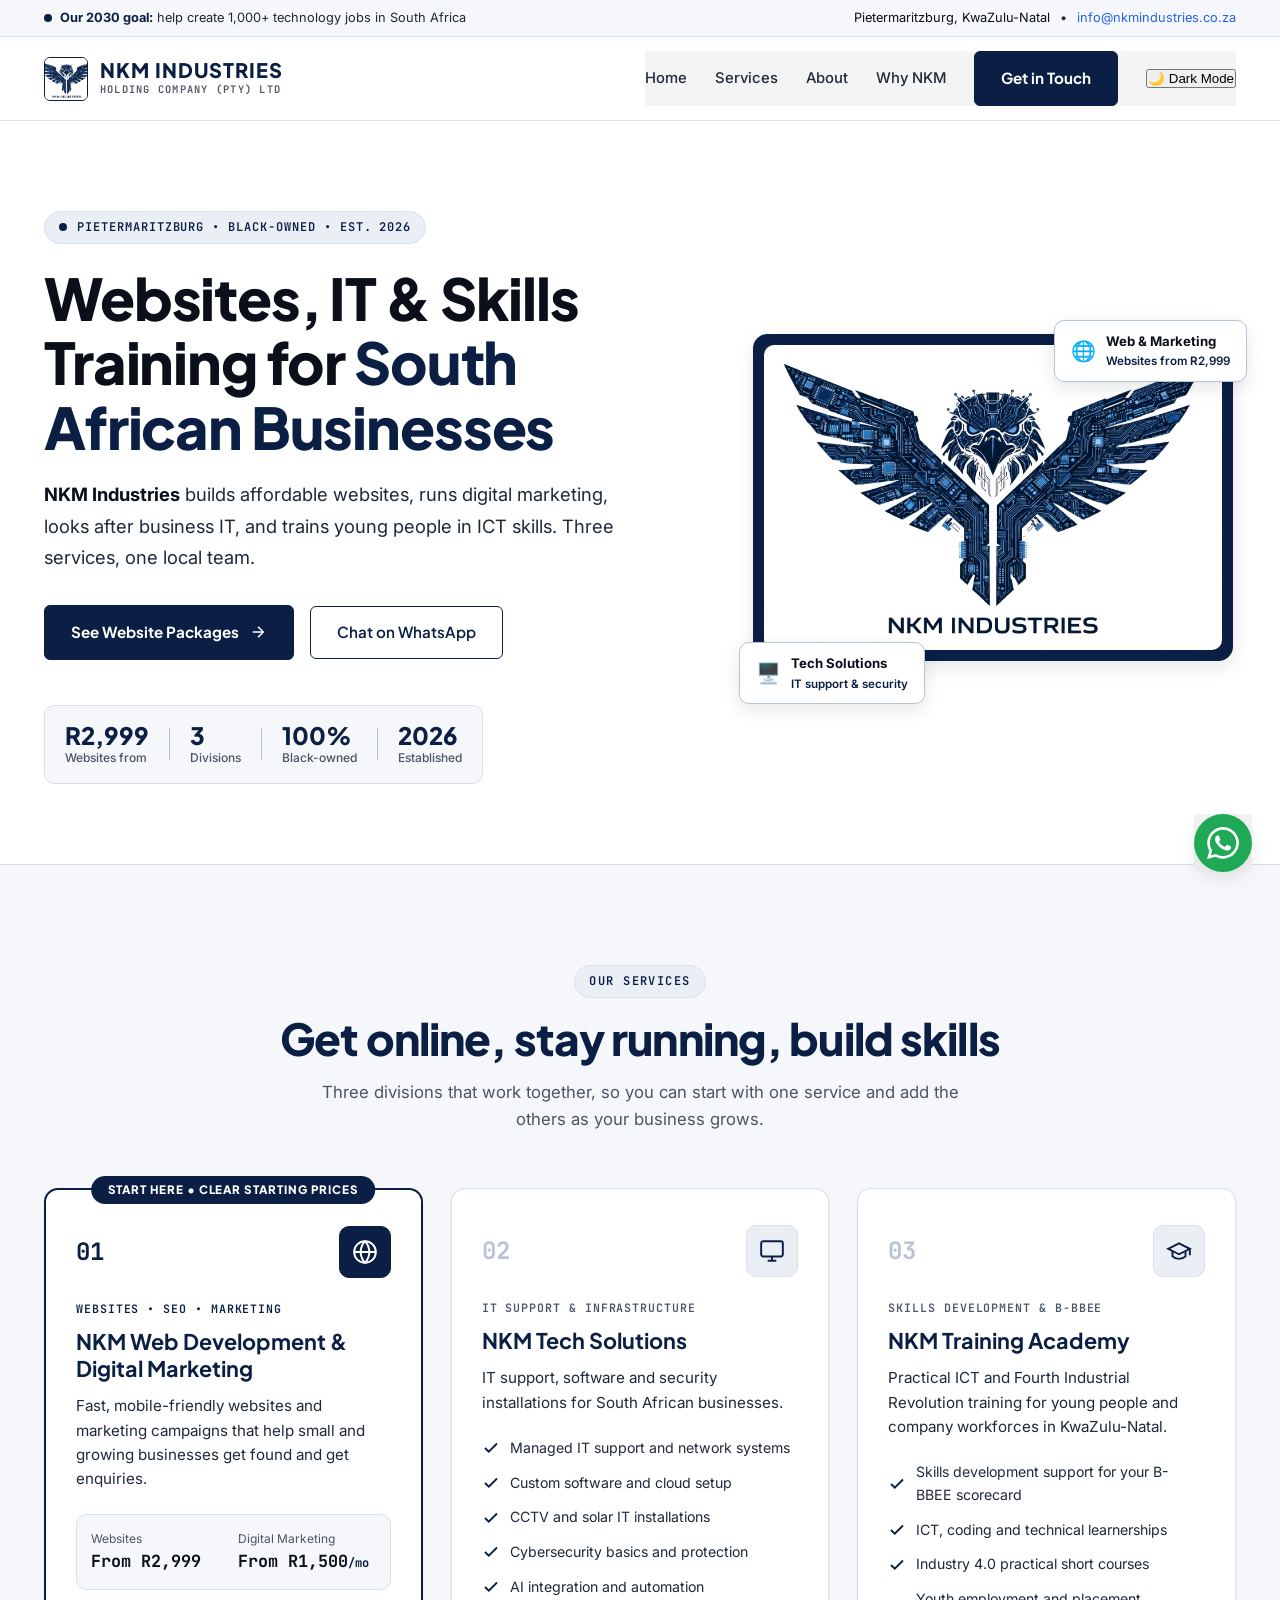
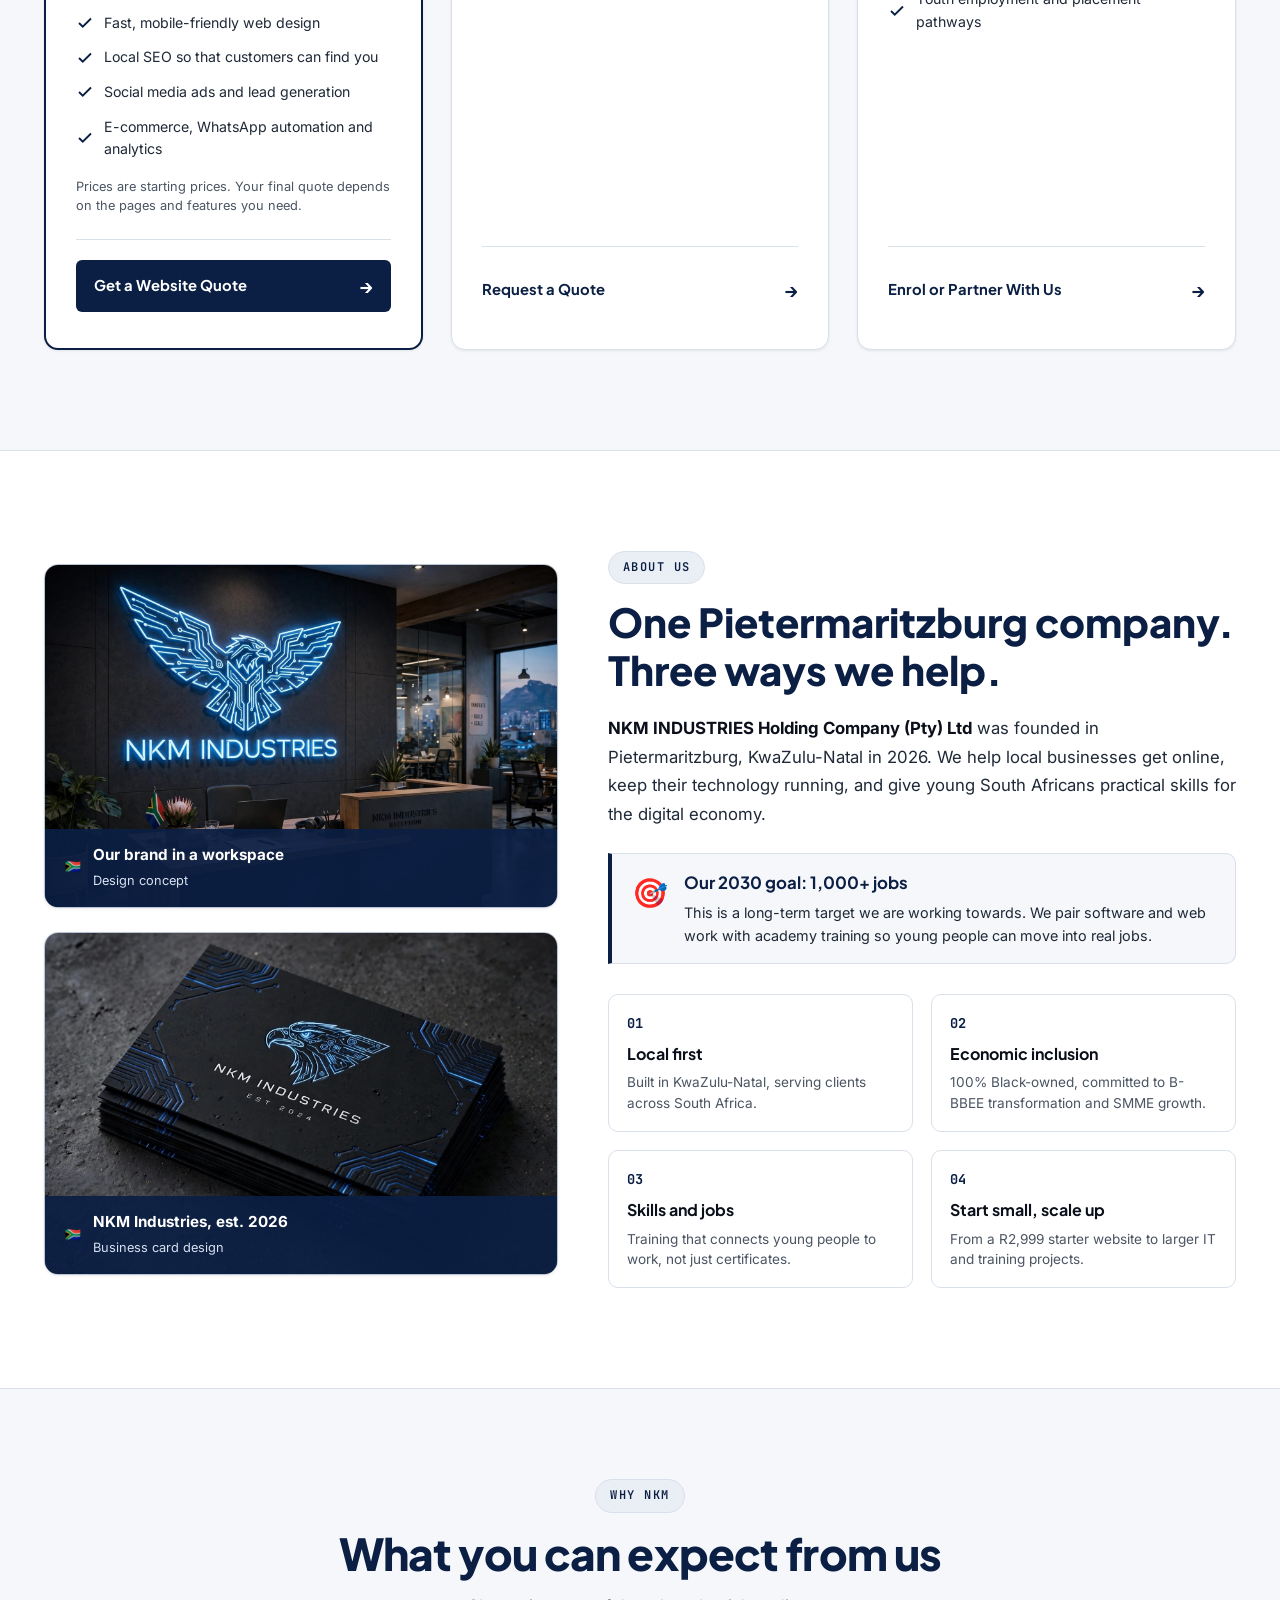
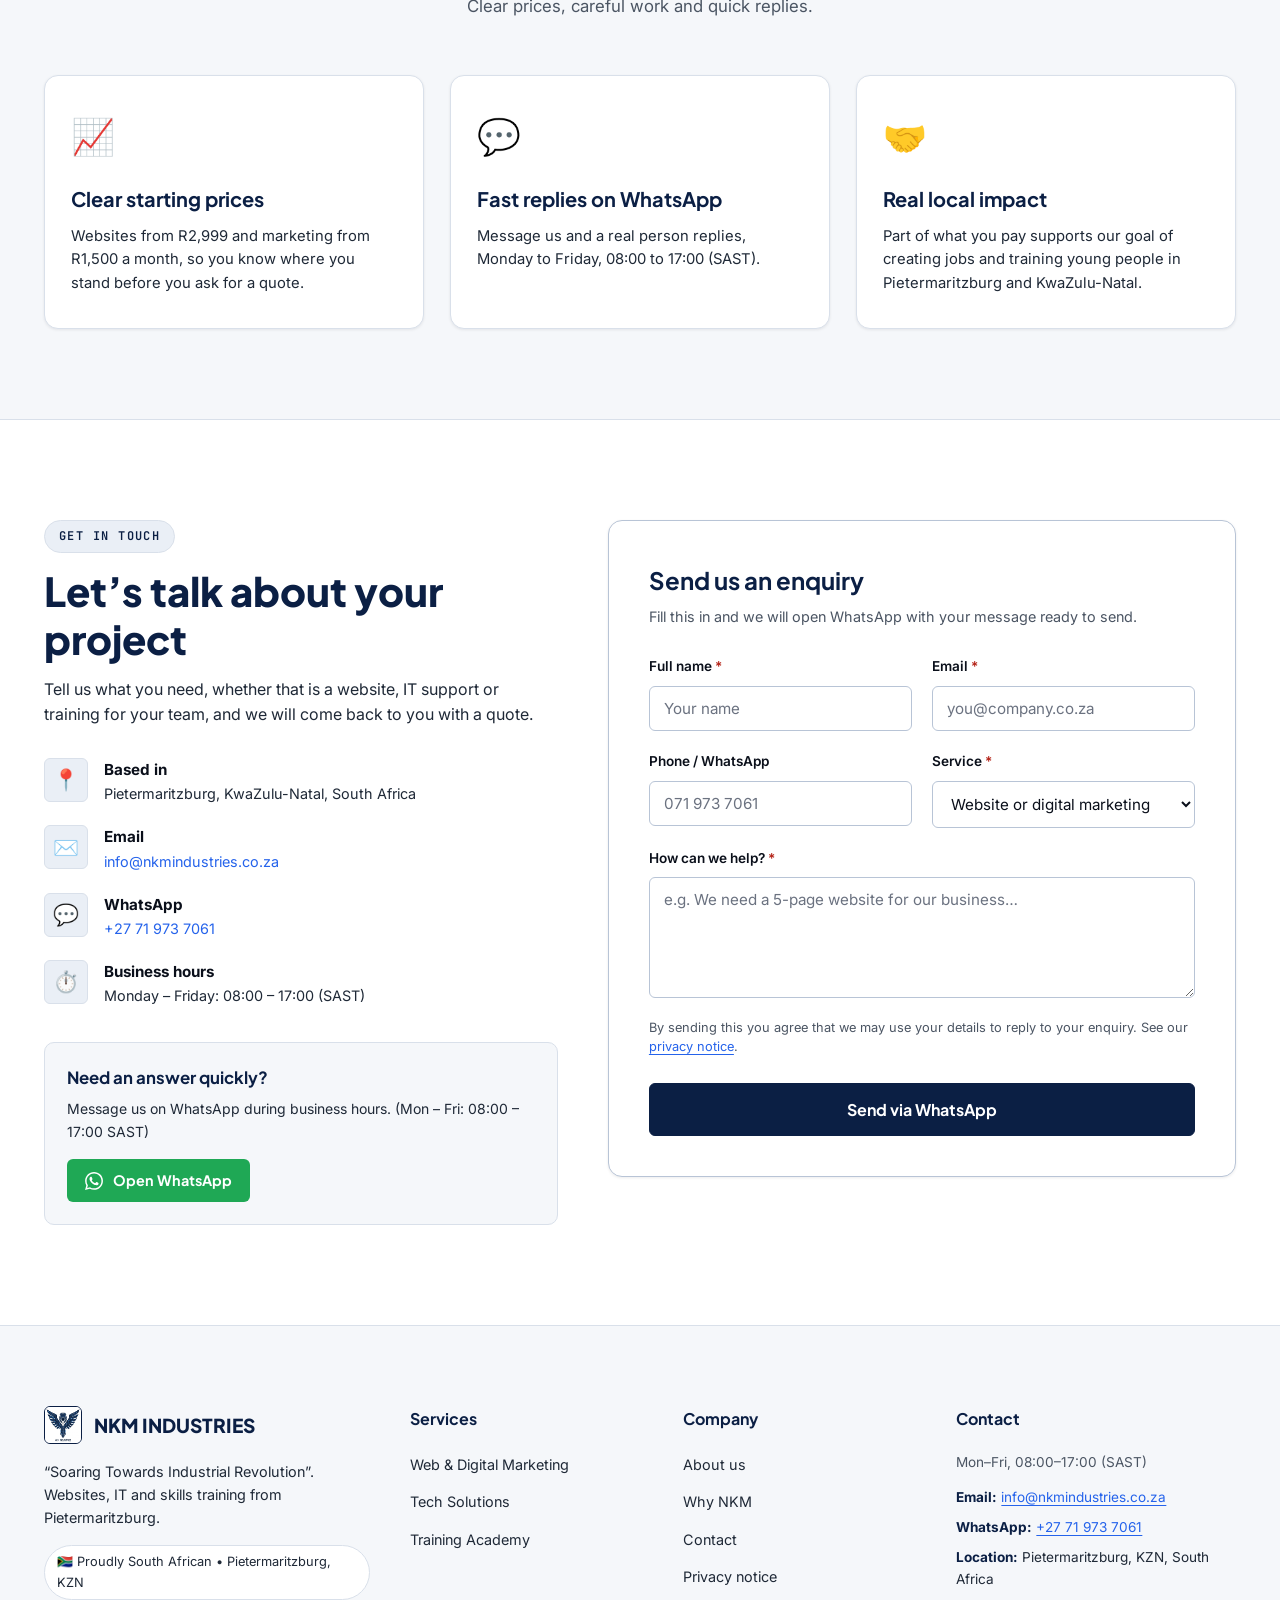
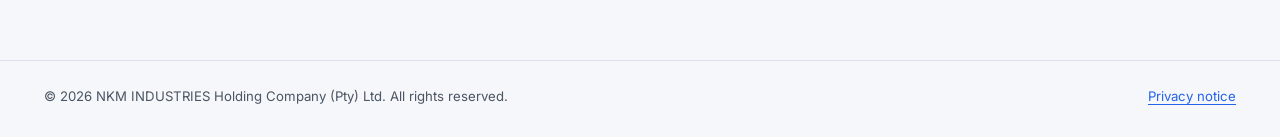
==== index.html @ f23da69c "Add files via upload" ====
<!DOCTYPE html>
<html lang="en">

<head>
    <meta charset="UTF-8">
    <meta name="viewport" content="width=device-width, initial-scale=1.0">
    <title>NKM INDUSTRIES | Soaring Towards Industrial Revolution</title>

    <!-- Meta tags for SEO & Social Sharing -->
    <meta name="description"
        content="NKM Industries is a Durban-based, Black-owned company offering websites from R2,999, digital marketing, IT support and ICT skills training for South African businesses.">
    <meta name="keywords"
        content="NKM Industries, website design Durban, digital marketing Durban, IT support KZN, ICT training KwaZulu-Natal, B-BBEE skills development">
    <meta name="author" content="NKM INDUSTRIES Holding Company (Pty) Ltd">
    <meta name="theme-color" content="#070c18">
    <meta property="og:title" content="NKM INDUSTRIES | Soaring Towards Industrial Revolution">
    <meta property="og:description"
        content="Websites from R2,999, digital marketing from R1,500/month, IT support and ICT skills training. Based in Durban, KwaZulu-Natal.">
    <meta property="og:type" content="website">
    <meta property="og:locale" content="en_ZA">
    <meta property="og:url" content="https://kwazi-24.github.io/nkm-industries/">
    <meta property="og:image" content="https://kwazi-24.github.io/nkm-industries/logo-eagle.jpg">
    <meta name="twitter:card" content="summary_large_image">

    <!-- Structured data (helps Google show the right business details) -->
    <script type="application/ld+json">
    {
    "@context": "https://schema.org",
    "@type": "Organization",
    "name": "NKM INDUSTRIES Holding Company (Pty) Ltd",
    "url": "https://kwazi-24.github.io/nkm-industries/",
    "logo": "https://kwazi-24.github.io/nkm-industries/logo-eagle.jpg",
    "email": "info@nkmindustries.co.za",
    "telephone": "+27719737061",
    "foundingDate": "2026",
    "areaServed": "ZA",
    "address": {
        "@type": "PostalAddress",
        "addressLocality": "Pietermaritzburg",
        "addressRegion": "KwaZulu-Natal",
        "addressCountry": "ZA"
    }
    }
    </script>

    <!-- Google Fonts -->
    <link rel="preconnect" href="https://fonts.googleapis.com">
    <link rel="preconnect" href="https://fonts.gstatic.com" crossorigin>
    <link
        href="https://fonts.googleapis.com/css2?family=Inter:wght@300;400;500;600;700&family=Plus+Jakarta+Sans:wght@400;500;600;700;800&family=JetBrains+Mono:wght@400;600&display=swap"
        rel="stylesheet">

    <!-- Main Stylesheet -->
    <link rel="stylesheet" href="style.css">

    <!-- Favicon -->
    <link rel="icon" type="image/jpeg" href="logo-eagle.jpg">
</head>

<body>
    <a class="skip-link" href="#main">Skip to main content</a>

    <!-- Top Utility Announcement Bar -->
    <div class="top-bar">
        <div class="top-bar-container">
            <div class="top-bar-left">
                <span class="pulse-dot"></span>
                <span><strong>Our 2030 goal:</strong> help create 1,000+ technology jobs in South Africa</span>
            </div>
            <div class="top-bar-right">
                <span class="location-badge">Pietermaritzburg, KwaZulu-Natal</span>
                <span class="sep">•</span>
                <a href="mailto:info@nkmindustries.co.za" class="top-email">info@nkmindustries.co.za</a>
            </div>
        </div>
    </div>

    <!-- Main Navigation Header -->
    <header class="navbar" id="navbar">
        <div class="nav-container">
            <a href="#home" class="logo" aria-label="NKM Industries Home">
                <div class="logo-mark">
                    <img src="logo-eagle.jpg" alt="NKM Industries eagle logo" class="nav-logo-img" width="44"
                        height="44">
                </div>
                <div class="logo-text-group">
                    <span class="logo-main">NKM INDUSTRIES</span>
                    <span class="logo-sub">HOLDING COMPANY (PTY) LTD</span>
                </div>
            </a>

            <!-- Desktop Navigation -->
            <nav class="nav-links" id="navLinks" aria-label="Main">
                <a href="#home" class="nav-link active">Home</a>
                <a href="#divisions" class="nav-link">Services</a>
                <a href="#about" class="nav-link">About</a>
                <a href="#why-us" class="nav-link">Why NKM</a>
                <a href="#contact" class="nav-btn-link">
                    <span class="btn-primary btn-nav">Get in Touch</span>
                </a>
                <button id="theme-toggle" type="button" aria-pressed="false">
                    🌙 Dark Mode
                </button>

            </nav>

            <!-- Mobile Hamburger Toggle -->
            <button class="menu-toggle" id="menuToggle" aria-label="Toggle navigation menu" aria-expanded="false"
                aria-controls="mobileDrawer">
                <span class="hamburger-line"></span>
                <span class="hamburger-line"></span>
                <span class="hamburger-line"></span>
            </button>
        </div>

        <!-- Mobile Drawer Menu -->
        <div class="mobile-drawer" id="mobileDrawer">
            <a href="#home" class="mobile-link">Home</a>
            <a href="#divisions" class="mobile-link">Services</a>
            <a href="#about" class="mobile-link">About</a>
            <a href="#why-us" class="mobile-link">Why NKM</a>
            <a href="#contact" class="mobile-link mobile-btn-link">Get in Touch</a>
            <div class="mobile-drawer-footer">
                <p>Pietermaritzburg, KZN • South Africa</p>
                <a href="https://wa.me/27719737061" target="_blank" rel="noopener noreferrer"
                    class="mobile-wa-btn">Chat on WhatsApp</a>
            </div>
        </div>
    </header>

    <main id="main">

        <!-- Hero Section -->
        <section class="hero" id="home">
            <div class="hero-glow-bg"></div>
            <div class="hero-grid-pattern"></div>

            <div class="hero-container">
                <div class="hero-content">
                    <div class="hero-pill">
                        <span class="pill-glow"></span>
                        <span class="pill-text">PIETERMARITZBURG • BLACK-OWNED • EST. 2026</span>
                    </div>
                    <h1 class="hero-title">
                        Websites, IT &amp; Skills Training for
                        <span class="gradient-text">South African Businesses</span>
                    </h1>
                    <p class="hero-description">
                        <strong>NKM Industries</strong> builds affordable websites, runs digital marketing, looks after
                        business IT, and trains young people in ICT skills. Three services, one local team.
                    </p>
                    <div class="hero-actions">
                        <a href="#divisions" class="btn-primary btn-glow">
                            <span>See Website Packages</span>
                            <svg class="btn-icon" viewBox="0 0 24 24" fill="none" stroke="currentColor"
                                stroke-width="2" aria-hidden="true">
                                <line x1="5" y1="12" x2="19" y2="12"></line>
                                <polyline points="12 5 19 12 12 19"></polyline>
                            </svg>
                        </a>
                        <a href="https://wa.me/27719737061?text=Hello%20NKM%20INDUSTRIES,%20I%20would%20like%20to%20inquire%20about%20your%20services."
                            target="_blank" rel="noopener noreferrer" class="btn-outline">
                            <span>Chat on WhatsApp</span>
                        </a>
                    </div>

                    <!-- Key facts bar -->
                    <div class="hero-metrics">
                        <div class="metric-item">
                            <span class="metric-val">R2,999</span>
                            <span class="metric-lbl">Websites from</span>
                        </div>
                        <div class="metric-divider"></div>
                        <div class="metric-item">
                            <span class="metric-val">3</span>
                            <span class="metric-lbl">Divisions</span>
                        </div>
                        <div class="metric-divider"></div>
                        <div class="metric-item">
                            <span class="metric-val">100%</span>
                            <span class="metric-lbl">Black-owned</span>
                        </div>
                        <div class="metric-divider"></div>
                        <div class="metric-item">
                            <span class="metric-val">2026</span>
                            <span class="metric-lbl">Established</span>
                        </div>
                    </div>
                </div>

                <!-- Hero Emblem Showcase -->
                <div class="hero-visual">
                    <div class="visual-card">
                        <div class="visual-glow"></div>
                        <img src="logo-eagle.jpg" alt="NKM Industries circuit-board eagle logo" class="hero-eagle-img"
                            width="1599" height="1066">
                        <div class="floating-badge badge-top">
                            <span class="badge-icon" aria-hidden="true">🌐</span>
                            <div>
                                <strong>Web &amp; Marketing</strong>
                                <small>Websites from R2,999</small>
                            </div>
                        </div>
                        <div class="floating-badge badge-bottom">
                            <span class="badge-icon" aria-hidden="true">🖥️</span>
                            <div>
                                <strong>Tech Solutions</strong>
                                <small>IT support &amp; security</small>
                            </div>
                        </div>
                    </div>
                </div>
            </div>
        </section>

        <!-- Divisions Section -->
        <section class="divisions-section" id="divisions">
            <div class="section-container">
                <div class="section-header text-center">
                    <div class="section-badge">OUR SERVICES</div>
                    <h2 class="section-title">Get online, stay running, build skills</h2>
                    <p class="section-subtitle">
                        Three divisions that work together, so you can start with one service and add the others as
                        your business grows.
                    </p>
                </div>

                <div class="division-cards-grid">

                    <!-- Division 01: Web (featured, leads with the clearest offer) -->
                    <div class="division-card featured-card" data-division="NKM Web Development & Digital Marketing">
                        <div class="featured-ribbon">START HERE • CLEAR STARTING PRICES</div>
                        <div class="card-glass-header">
                            <span class="div-number">01</span>
                            <div class="card-icon-box featured-icon">
                                <svg viewBox="0 0 24 24" fill="none" stroke="currentColor" stroke-width="1.8"
                                    aria-hidden="true">
                                    <circle cx="12" cy="12" r="10"></circle>
                                    <line x1="2" y1="12" x2="22" y2="12"></line>
                                    <path
                                        d="M12 2a15.3 15.3 0 0 1 4 10 15.3 15.3 0 0 1-4 10 15.3 15.3 0 0 1-4-10 15.3 15.3 0 0 1 4-10z">
                                    </path>
                                </svg>
                            </div>
                        </div>

                        <div class="card-body">
                            <div class="division-tag highlight-tag">WEBSITES • SEO • MARKETING</div>
                            <h3 class="division-name">NKM Web Development &amp; Digital Marketing</h3>
                            <p class="division-desc">
                                Fast, mobile-friendly websites and marketing campaigns that help small and growing
                                businesses get found and get enquiries.
                            </p>

                            <!-- Pricing highlight box -->
                            <div class="pricing-pill-container">
                                <div class="price-box">
                                    <span class="price-label">Websites</span>
                                    <span class="price-amount">From R2,999</span>
                                </div>
                                <div class="price-box">
                                    <span class="price-label">Digital Marketing</span>
                                    <span class="price-amount">From R1,500<small>/mo</small></span>
                                </div>
                            </div>

                            <div class="division-features">
                                <div class="feature-item">
                                    <svg class="check-icon" viewBox="0 0 24 24" aria-hidden="true">
                                        <polyline points="20 6 9 17 4 12"></polyline>
                                    </svg>
                                    <span>Fast, mobile-friendly web design</span>
                                </div>
                                <div class="feature-item">
                                    <svg class="check-icon" viewBox="0 0 24 24" aria-hidden="true">
                                        <polyline points="20 6 9 17 4 12"></polyline>
                                    </svg>
                                    <span>Local SEO so that customers can find you</span>
                                </div>
                                <div class="feature-item">
                                    <svg class="check-icon" viewBox="0 0 24 24" aria-hidden="true">
                                        <polyline points="20 6 9 17 4 12"></polyline>
                                    </svg>
                                    <span>Social media ads and lead generation</span>
                                </div>
                                <div class="feature-item">
                                    <svg class="check-icon" viewBox="0 0 24 24" aria-hidden="true">
                                        <polyline points="20 6 9 17 4 12"></polyline>
                                    </svg>
                                    <span>E-commerce, WhatsApp automation and analytics</span>
                                </div>
                            </div>
                            <p class="price-note">Prices are starting prices. Your final quote depends on the pages and
                                features you need.</p>
                        </div>

                        <div class="card-footer">
                            <a href="#contact" class="card-action-btn featured-btn"
                                onclick="selectDivision('NKM Web Development & Digital Marketing')">
                                <span>Get a Website Quote</span>
                                <span class="arrow-arrow" aria-hidden="true">→</span>
                            </a>
                        </div>
                    </div>

                    <!-- Division 02: Tech Solutions -->
                    <div class="division-card" data-division="NKM Tech Solutions">
                        <div class="card-glass-header">
                            <span class="div-number">02</span>
                            <div class="card-icon-box">
                                <svg viewBox="0 0 24 24" fill="none" stroke="currentColor" stroke-width="1.8"
                                    aria-hidden="true">
                                    <rect x="2" y="3" width="20" height="14" rx="2" ry="2"></rect>
                                    <line x1="8" y1="21" x2="16" y2="21"></line>
                                    <line x1="12" y1="17" x2="12" y2="21"></line>
                                </svg>
                            </div>
                        </div>

                        <div class="card-body">
                            <div class="division-tag">IT SUPPORT &amp; INFRASTRUCTURE</div>
                            <h3 class="division-name">NKM Tech Solutions</h3>
                            <p class="division-desc">
                                IT support, software and security installations for South African businesses.
                            </p>

                            <div class="division-features">
                                <div class="feature-item">
                                    <svg class="check-icon" viewBox="0 0 24 24" aria-hidden="true">
                                        <polyline points="20 6 9 17 4 12"></polyline>
                                    </svg>
                                    <span>Managed IT support and network systems</span>
                                </div>
                                <div class="feature-item">
                                    <svg class="check-icon" viewBox="0 0 24 24" aria-hidden="true">
                                        <polyline points="20 6 9 17 4 12"></polyline>
                                    </svg>
                                    <span>Custom software and cloud setup</span>
                                </div>
                                <div class="feature-item">
                                    <svg class="check-icon" viewBox="0 0 24 24" aria-hidden="true">
                                        <polyline points="20 6 9 17 4 12"></polyline>
                                    </svg>
                                    <span>CCTV and solar IT installations</span>
                                </div>
                                <div class="feature-item">
                                    <svg class="check-icon" viewBox="0 0 24 24" aria-hidden="true">
                                        <polyline points="20 6 9 17 4 12"></polyline>
                                    </svg>
                                    <span>Cybersecurity basics and protection</span>
                                </div>
                                <div class="feature-item">
                                    <svg class="check-icon" viewBox="0 0 24 24" aria-hidden="true">
                                        <polyline points="20 6 9 17 4 12"></polyline>
                                    </svg>
                                    <span>AI integration and automation</span>
                                </div>
                            </div>
                        </div>

                        <div class="card-footer">
                            <a href="#contact" class="card-action-btn" onclick="selectDivision('NKM Tech Solutions')">
                                <span>Request a Quote</span>
                                <span class="arrow-arrow" aria-hidden="true">→</span>
                            </a>
                        </div>
                    </div>

                    <!-- Division 03: Training Academy -->
                    <!-- OWNER TODO: once confirmed, add the accrediting body (e.g. the SETA / QCTO) and the
                        qualification names here, and re-add words like "accredited" or "certified". -->
                    <div class="division-card" data-division="NKM Training Academy">
                        <div class="card-glass-header">
                            <span class="div-number">03</span>
                            <div class="card-icon-box">
                                <svg viewBox="0 0 24 24" fill="none" stroke="currentColor" stroke-width="1.8"
                                    aria-hidden="true">
                                    <path d="M22 10v6M2 10l10-5 10 5-10 5z"></path>
                                    <path d="M6 12v5c3 3 9 3 12 0v-5"></path>
                                </svg>
                            </div>
                        </div>

                        <div class="card-body">
                            <div class="division-tag">SKILLS DEVELOPMENT &amp; B-BBEE</div>
                            <h3 class="division-name">NKM Training Academy</h3>
                            <p class="division-desc">
                                Practical ICT and Fourth Industrial Revolution training for young people and company
                                workforces in KwaZulu-Natal.
                            </p>

                            <div class="division-features">
                                <div class="feature-item">
                                    <svg class="check-icon" viewBox="0 0 24 24" aria-hidden="true">
                                        <polyline points="20 6 9 17 4 12"></polyline>
                                    </svg>
                                    <span>Skills development support for your B-BBEE scorecard</span>
                                </div>
                                <div class="feature-item">
                                    <svg class="check-icon" viewBox="0 0 24 24" aria-hidden="true">
                                        <polyline points="20 6 9 17 4 12"></polyline>
                                    </svg>
                                    <span>ICT, coding and technical learnerships</span>
                                </div>
                                <div class="feature-item">
                                    <svg class="check-icon" viewBox="0 0 24 24" aria-hidden="true">
                                        <polyline points="20 6 9 17 4 12"></polyline>
                                    </svg>
                                    <span>Industry 4.0 practical short courses</span>
                                </div>
                                <div class="feature-item">
                                    <svg class="check-icon" viewBox="0 0 24 24" aria-hidden="true">
                                        <polyline points="20 6 9 17 4 12"></polyline>
                                    </svg>
                                    <span>Youth employment and placement pathways</span>
                                </div>
                            </div>
                        </div>

                        <div class="card-footer">
                            <a href="#contact" class="card-action-btn"
                                onclick="selectDivision('NKM Training Academy')">
                                <span>Enrol or Partner With Us</span>
                                <span class="arrow-arrow" aria-hidden="true">→</span>
                            </a>
                        </div>
                    </div>
                </div>
            </div>
        </section>

        <!-- About -->
        <section class="about-section" id="about">
            <div class="section-container">
                <div class="about-grid">
                    <!-- Brand visuals -->
                    <div class="about-visual">
                        <!-- NOTE: this is a design concept render, not a photo of a real office. Replace it with a real
                            photo of your workspace or team when you have one, and update the caption. -->
                        <div class="office-frame">
                            <img src="office-reception.jpg"
                                alt="Concept render of an NKM Industries reception area with the illuminated eagle logo on the wall"
                                class="office-img" width="1599" height="1066" loading="lazy">
                            <div class="office-overlay">
                                <div class="office-tag">
                                    <span class="badge-flag" aria-hidden="true">🇿🇦</span>
                                    <div>
                                        <strong>Our brand in a workspace</strong>
                                        <span>Design concept</span>
                                    </div>
                                </div>
                            </div>
                        </div>

                        <div class="office-frame">
                            <img src="business-card.jpg"
                                alt="Stack of black NKM Industries business cards with a blue circuit-pattern eagle logo"
                                class="office-img" width="1599" height="1066" loading="lazy">
                            <div class="office-overlay">
                                <div class="office-tag">
                                    <span class="badge-flag" aria-hidden="true">🇿🇦</span>
                                    <div>
                                        <strong>NKM Industries, est. 2026</strong>
                                        <span>Business card design</span>
                                    </div>
                                </div>
                            </div>
                        </div>
                    </div>

                    <!-- Content -->
                    <div class="about-text-content">
                        <div class="section-badge">ABOUT US</div>
                        <h2 class="about-title">One Pietermaritzburg company.<br><span class="gradient-text">Three ways we
                                help.</span></h2>

                        <p class="about-lead">
                            <strong>NKM INDUSTRIES Holding Company (Pty) Ltd</strong> was founded in Pietermaritzburg,
                            KwaZulu-Natal in 2026. We help local businesses get online, keep their technology running,
                            and give young South Africans practical skills for the digital economy.
                        </p>

                        <!-- OWNER TODO: add the founder / team here. Visitors trust a business more when they can see
                            who they are dealing with. Suggested block:
                        <div class="team-card">
                            <img src="founder.jpg" alt="Name Surname, Founder of NKM Industries">
                            <h4>Name Surname</h4><p>Founder & Director. Two sentences on background.</p>
                        </div>
                        -->

                        <div class="vision-banner">
                            <div class="vision-icon" aria-hidden="true">🎯</div>
                            <div class="vision-info">
                                <h4>Our 2030 goal: 1,000+ jobs</h4>
                                <p>This is a long-term target we are working towards. We pair software and web work
                                    with academy training so young people can move into real jobs.</p>
                            </div>
                        </div>

                        <div class="pillars-grid">
                            <div class="pillar-box">
                                <div class="pillar-num">01</div>
                                <h4>Local first</h4>
                                <p>Built in KwaZulu-Natal, serving clients across South Africa.</p>
                            </div>
                            <div class="pillar-box">
                                <div class="pillar-num">02</div>
                                <h4>Economic inclusion</h4>
                                <p>100% Black-owned, committed to B-BBEE transformation and SMME growth.</p>
                            </div>
                            <div class="pillar-box">
                                <div class="pillar-num">03</div>
                                <h4>Skills and jobs</h4>
                                <p>Training that connects young people to work, not just certificates.</p>
                            </div>
                            <div class="pillar-box">
                                <div class="pillar-num">04</div>
                                <h4>Start small, scale up</h4>
                                <p>From a R2,999 starter website to larger IT and training projects.</p>
                            </div>
                        </div>
                    </div>
                </div>
            </div>
        </section>

        <!-- Why Choose NKM Section -->
        <section class="why-us-section" id="why-us">
            <div class="section-container">
                <div class="section-header text-center">
                    <div class="section-badge">WHY NKM</div>
                    <h2 class="section-title">What you can expect from us</h2>
                    <p class="section-subtitle">Clear prices, careful work and quick replies.</p>
                </div>

                <div class="features-trio">
                    <div class="trio-card">
                        <div class="trio-icon" aria-hidden="true">📈</div>
                        <h3>Clear starting prices</h3>
                        <p>Websites from R2,999 and marketing from R1,500 a month, so you know where you stand before
                            you ask for a quote.</p>
                    </div>
                    <div class="trio-card">
                        <div class="trio-icon" aria-hidden="true">💬</div>
                        <h3>Fast replies on WhatsApp</h3>
                        <p>Message us and a real person replies, Monday to Friday, 08:00 to 17:00 (SAST).</p>
                    </div>
                    <div class="trio-card">
                        <div class="trio-icon" aria-hidden="true">🤝</div>
                        <h3>Real local impact</h3>
                        <p>Part of what you pay supports our goal of creating jobs and training young people in
                            Pietermaritzburg and KwaZulu-Natal.</p>
                    </div>
                </div>

                <!-- OWNER TODO: add proof of work here as soon as you have it. Even 2-3 items help a lot:
                    - "Recent work": screenshots of websites you have built, each linked to the live site
                    - "What clients say": one or two real testimonials with name and business (get permission)
                    - "Company details": CIPC registration number and a copy/link of your B-BBEE certificate
                        or sworn affidavit, plus your training accreditation number if you have one. -->
            </div>
        </section>

        <!-- Contact & Lead Capture Section -->
        <section class="contact-section" id="contact">
            <div class="section-container">
                <div class="contact-layout">
                    <!-- Contact Info Panel -->
                    <div class="contact-info-panel">
                        <div class="section-badge">GET IN TOUCH</div>
                        <h2 class="contact-title">Let’s talk about your project</h2>
                        <p class="contact-subtitle">
                            Tell us what you need, whether that is a website, IT support or training for your team, and
                            we will come back to you with a quote.
                        </p>

                        <div class="contact-details-list">
                            <div class="contact-detail-item">
                                <div class="detail-icon" aria-hidden="true">📍</div>
                                <div>
                                    <strong>Based in</strong>
                                    <p>Pietermaritzburg, KwaZulu-Natal, South Africa</p>
                                </div>
                            </div>
                            <div class="contact-detail-item">
                                <div class="detail-icon" aria-hidden="true">✉️</div>
                                <div>
                                    <strong>Email</strong>
                                    <p><a href="mailto:info@nkmindustries.co.za">info@nkmindustries.co.za</a></p>
                                </div>
                            </div>
                            <div class="contact-detail-item">
                                <div class="detail-icon" aria-hidden="true">💬</div>
                                <div>
                                    <strong>WhatsApp</strong>
                                    <p><a href="https://wa.me/27719737061" target="_blank"
                                            rel="noopener noreferrer">+27 71 973 7061</a></p>
                                </div>
                            </div>
                            <div class="contact-detail-item">
                                <div class="detail-icon" aria-hidden="true">⏱️</div>
                                <div>
                                    <strong>Business hours</strong>
                                    <p>Monday – Friday: 08:00 – 17:00 (SAST)</p>
                                </div>
                            </div>
                        </div>

                        <div class="whatsapp-direct-box">
                            <h4>Need an answer quickly?</h4>
                            <p>Message us on WhatsApp during business hours. (Mon – Fri: 08:00 – 17:00 SAST)</p>
                            <a href="https://wa.me/27719737061?text=Hello%20NKM%20INDUSTRIES,%20I%20would%20like%20to%20inquire%20about%20your%20services."
                                target="_blank" rel="noopener noreferrer" class="btn-whatsapp-direct">
                                <svg class="wa-icon-svg" viewBox="0 0 24 24" fill="currentColor" aria-hidden="true">
                                    <path
                                        d="M.057 24l1.687-6.163c-1.041-1.804-1.588-3.849-1.587-5.946.003-6.556 5.338-11.891 11.893-11.891 3.181.001 6.167 1.24 8.413 3.488 2.245 2.248 3.481 5.236 3.48 8.414-.003 6.557-5.338 11.892-11.893 11.892-1.99-.001-3.951-.5-5.688-1.448l-6.305 1.654zm6.597-3.807c1.676.995 3.276 1.591 5.392 1.592 5.448 0 9.886-4.434 9.889-9.885.002-5.462-4.415-9.89-9.881-9.892-5.452 0-9.887 4.434-9.889 9.884-.001 2.225.651 3.891 1.746 5.634l-.999 3.648 3.742-.981zm11.387-5.464c-.074-.124-.272-.198-.57-.347-.297-.149-1.758-.868-2.031-.967-.272-.099-.47-.149-.669.149-.198.297-.768.967-.941 1.165-.173.198-.347.223-.644.074-.297-.149-1.255-.462-2.39-1.475-.883-.788-1.48-1.761-1.653-2.059-.173-.297-.018-.458.13-.606.134-.133.297-.347.446-.521.151-.172.2 -.296 .3 -.495 .099 -.198 .05 -.372 -.025 -.521 -.075 -.148 -.669 -1.611 -.916 -2.178-.242 -.57-.487-.493-.669-.503l-.57-.01c-.198 0-.52.074-.792.372s-1.04 1.016-1.04 2.479 1.065 2.876 1.213 3.074c.149 .198 2.095 3.2 5.076 4.487 .709 .306 1.262 .489 1.694 .626 .712 .227 1.36 .195 1.872 .118 .571 -.085 1.758 -.719 2.006 -1.413 .248 -.695 .248 -1.29 .173 -1.414z">
                                </svg>
                                <span>Open WhatsApp</span>
                            </a>
                        </div>
                    </div>

                    <!-- Enquiry form -->
                    <!-- This site is hosted on GitHub Pages, which has no server to receive form data. The form
                        therefore opens a pre-filled WhatsApp message (see script.js) so no enquiry is lost.
                        To receive enquiries by email instead, point the form at a service such as Formspree. -->
                    <div class="contact-form-card">
                        <div class="form-header">
                            <h3>Send us an enquiry</h3>
                            <p>Fill this in and we will open WhatsApp with your message ready to send.</p>
                        </div>

                        <form id="contactForm" class="modern-form" novalidate>
                            <div class="form-row">
                                <div class="form-group">
                                    <label for="fullName">Full name <span class="req">*</span></label>
                                    <input type="text" id="fullName" name="fullName" autocomplete="name" required
                                        placeholder="Your name">
                                </div>
                                <div class="form-group">
                                    <label for="email">Email <span class="req">*</span></label>
                                    <input type="email" id="email" name="email" autocomplete="email" required
                                        placeholder="you@company.co.za">
                                </div>
                            </div>

                            <div class="form-row">
                                <div class="form-group">
                                    <label for="phone">Phone / WhatsApp</label>
                                    <input type="tel" id="phone" name="phone" autocomplete="tel"
                                        placeholder="071 973 7061">
                                </div>
                                <div class="form-group">
                                    <label for="divisionSelect">Service <span class="req">*</span></label>
                                    <select id="divisionSelect" name="division" required>
                                        <option value="NKM Web Development & Digital Marketing">Website or digital
                                            marketing</option>
                                        <option value="NKM Tech Solutions">IT support or software</option>
                                        <option value="NKM Training Academy">Training or learnerships</option>
                                        <option value="General enquiry">Something else</option>
                                    </select>
                                </div>
                            </div>

                            <div class="form-group">
                                <label for="message">How can we help? <span class="req">*</span></label>
                                <textarea id="message" name="message" rows="5" required
                                    placeholder="e.g. We need a 5-page website for our business…"></textarea>
                            </div>

                            <p class="form-error" id="formError" role="alert" hidden></p>

                            <p class="form-privacy">
                                By sending this you agree that we may use your details to reply to your enquiry. See
                                our <a href="privacy.html">privacy notice</a>.
                            </p>

                            <button type="submit" class="btn-primary btn-submit" id="submitBtn">
                                <span>Send via WhatsApp</span>
                            </button>
                        </form>
                    </div>
                </div>
            </div>
        </section>
    </main>

    <!-- Floating WhatsApp Widget -->
    <aside class="whatsapp-floating-widget" aria-label="WhatsApp chat">
        <a class="whatsapp-btn" aria-label="Chat with NKM Industries on WhatsApp"
            href="https://wa.me/27719737061?text=Hello%20NKM%20INDUSTRIES,%20I%20am%20interested%20in%20your%20services."
            target="_blank" rel="noopener noreferrer">
            <div class="wa-tooltip">
                <span class="tooltip-title">Chat with NKM on WhatsApp</span>
                <span class="tooltip-sub">Mon–Fri, 08:00–17:00</span>
            </div>
            <div class="wa-icon-wrapper">
                <svg class="wa-svg" viewBox="0 0 24 24" fill="currentColor" aria-hidden="true">
                    <path
                        d="M.057 24l1.687-6.163c-1.041-1.804-1.588-3.849-1.587-5.946.003-6.556 5.338-11.891 11.893-11.891 3.181.001 6.167 1.24 8.413 3.488 2.245 2.248 3.481 5.236 3.48 8.414-.003 6.557-5.338 11.892-11.893 11.892-1.99-.001-3.951-.5-5.688-1.448l-6.305 1.654zm6.597-3.807c1.676.995 3.276 1.591 5.392 1.592 5.448 0 9.886-4.434 9.889-9.885.002-5.462-4.415-9.89-9.881-9.892-5.452 0-9.887 4.434-9.889 9.884-.001 2.225.651 3.891 1.746 5.634l-.999 3.648 3.742-.981zm11.387-5.464c-.074-.124-.272-.198-.57-.347-.297-.149-1.758-.868-2.031-.967-.272-.099-.47-.149-.669.149-.198.297-.768.967-.941 1.165-.173.198-.347.223-.644.074-.297-.149-1.255-.462-2.39-1.475-.883-.788-1.48-1.761-1.653-2.059-.173-.297-.018-.458.13-.606.134-.133.297-.347.446-.521.151-.172.2-.296.3-.495.099-.198.05-.372-.025-.521-.075-.148-.669-1.611-.916-2.206-.242-.579-.487-.501-.669-.51l-.57-.01c-.198 0-.52.074-.792.372s-1.04 1.016-1.04 2.479 1.065 2.876 1.213 3.074c.149.198 2.095 3.2 5.076 4.487.709.306 1.263.489 1.694.626.712.226 1.36.194 1.872.118.571-.085 1.758-.719 2.006-1.413.248-.695.248-1.29.173-1.414z" />
                </svg>
            </div>
        </a>
    </aside>

    <!-- Confirmation Modal -->
    <div class="modal-overlay" id="successModal" role="dialog" aria-modal="true" aria-labelledby="modalTitle">
        <div class="modal-card">
            <div class="modal-icon-circle">
                <svg viewBox="0 0 24 24" fill="none" stroke="currentColor" stroke-width="2.5" aria-hidden="true">
                    <polyline points="20 6 9 17 4 12"></polyline>
                </svg>
            </div>
            <h3 class="modal-title" id="modalTitle">One more step</h3>
            <p class="modal-text" id="modalMessage"></p>
            <div class="modal-actions">
                <button type="button" class="btn-primary" id="modalCloseBtn">Close</button>
            </div>
        </div>
    </div>

    <!-- Footer -->
    <footer class="footer">
        <div class="footer-top">
            <div class="footer-col brand-col">
                <div class="footer-logo">
                    <img src="logo-eagle.jpg" alt="" class="footer-logo-img" width="38" height="38" loading="lazy">
                    <span class="footer-brand-title">NKM INDUSTRIES</span>
                </div>
                <p class="footer-motto">
                    “Soaring Towards Industrial Revolution”. Websites, IT and skills training from Pietermaritzburg.
                </p>
                <div class="sa-badge">
                    <span>🇿🇦 Proudly South African • Pietermaritzburg, KZN</span>
                </div>
            </div>

            <div class="footer-col">
                <h4>Services</h4>
                <ul class="footer-nav">
                    <li><a href="#divisions" onclick="selectDivision('NKM Web Development & Digital Marketing')">Web
                            &amp; Digital Marketing</a></li>
                    <li><a href="#divisions" onclick="selectDivision('NKM Tech Solutions')">Tech Solutions</a></li>
                    <li><a href="#divisions" onclick="selectDivision('NKM Training Academy')">Training Academy</a>
                    </li>
                </ul>
            </div>

            <div class="footer-col">
                <h4>Company</h4>
                <ul class="footer-nav">
                    <li><a href="#about">About us</a></li>
                    <li><a href="#why-us">Why NKM</a></li>
                    <li><a href="#contact">Contact</a></li>
                    <li><a href="privacy.html">Privacy notice</a></li>
                </ul>
            </div>

            <div class="footer-col">
                <h4>Contact</h4>
                <p class="footer-subtext">Mon–Fri, 08:00–17:00 (SAST)</p>
                <div class="footer-contact-links">
                    <p><strong>Email:</strong> <a href="mailto:info@nkmindustries.co.za">info@nkmindustries.co.za</a>
                    </p>
                    <p><strong>WhatsApp:</strong> <a href="https://wa.me/27719737061" target="_blank"
                            rel="noopener noreferrer">+27 71 973 7061</a></p>
                    <p><strong>Location:</strong> Pietermaritzburg, KZN, South Africa</p>
                </div>
            </div>
        </div>

        <div class="footer-bottom">
            <div class="footer-bottom-container">
                <p>© 2026 NKM INDUSTRIES Holding Company (Pty) Ltd. All rights reserved.</p>
                <!-- OWNER TODO: add "Reg. No. 20XX/XXXXXX/07" and a link to your B-BBEE certificate here once
                    you have confirmed them, for example:
                    <p class="footer-legal">Reg. No. 2024/123456/07 • <a href="bbbee-certificate.pdf">B-BBEE certificate</a></p> -->
                <p class="footer-legal"><a href="privacy.html">Privacy notice</a></p>
            </div>
        </div>
    </footer>

    <!-- Main Logic Script -->
    <script src="script.js"></script>
</body>

</html>
---- style.css ----
/* ==========================================================
    NKM INDUSTRIES | Clean light theme
    White background, navy and black text, flat colours only
   ========================================================== */

:root {
    --white: #ffffff;
    --bg-soft: #f5f7fa;
    --bg-tint: #eaeff6;

    --navy: #0b1f44;
    --navy-hover: #14306b;
    --black: #0a0f1a;

    --text-primary: #0a0f1a;
    --text-secondary: #1f2937;
    --text-muted: #4b5563;

    --border: #d9e0ea;
    --border-strong: #b8c4d6;

    --whatsapp: #1fa855;
    --whatsapp-hover: #178f47;
    --error: #b42318;

    --font-heading: 'Plus Jakarta Sans', -apple-system, BlinkMacSystemFont, 'Segoe UI', Roboto, sans-serif;
    --font-body: 'Inter', -apple-system, BlinkMacSystemFont, 'Segoe UI', Roboto, sans-serif;
    --font-mono: 'JetBrains Mono', monospace;

    --radius-sm: 6px;
    --radius-md: 10px;
    --radius-lg: 14px;
    --radius-full: 9999px;

    --shadow-card: 0 1px 3px rgba(10, 15, 26, 0.08);
    --shadow-hover: 0 6px 18px rgba(10, 15, 26, 0.1);

    --transition: all 0.2s ease;
}

/* --- Base --- */
* {
    margin: 0;
    padding: 0;
    box-sizing: border-box;
}

html {
    scroll-behavior: smooth;
    font-size: 16px;
    background-color: var(--white);
}

body {
    font-family: var(--font-body);
    line-height: 1.6;
    background-color: var(--white);
    color: var(--text-secondary);
    overflow-x: hidden;
    -webkit-font-smoothing: antialiased;
}

img {
    max-width: 100%;
    height: auto;
    display: block;
}

a {
    color: inherit;
    text-decoration: none;
    transition: var(--transition);
}

.section-container {
    width: 100%;
    max-width: 1240px;
    margin: 0 auto;
    padding: 0 24px;
}

.text-center {
    text-align: center;
}

/* --- Typography utilities --- */
.gradient-text {
    color: var(--navy);
}

.section-badge {
    display: inline-block;
    padding: 6px 14px;
    font-size: 0.75rem;
    font-family: var(--font-mono);
    font-weight: 600;
    letter-spacing: 0.12em;
    text-transform: uppercase;
    color: var(--navy);
    background: var(--bg-tint);
    border: 1px solid var(--border);
    border-radius: var(--radius-full);
    margin-bottom: 14px;
}

.section-title {
    font-family: var(--font-heading);
    font-size: clamp(2rem, 3.5vw, 2.75rem);
    font-weight: 800;
    color: var(--navy);
    line-height: 1.2;
    margin-bottom: 14px;
    letter-spacing: -0.02em;
}

.section-subtitle {
    font-size: 1.05rem;
    color: var(--text-muted);
    max-width: 680px;
    margin: 0 auto;
    line-height: 1.6;
}

/* --- Top bar --- */
.top-bar {
    background: var(--bg-soft);
    border-bottom: 1px solid var(--border);
    font-size: 0.8rem;
    padding: 8px 0;
    color: var(--text-secondary);
}

.top-bar-container {
    max-width: 1240px;
    margin: 0 auto;
    padding: 0 24px;
    display: flex;
    justify-content: space-between;
    align-items: center;
}

.top-bar-left {
    display: flex;
    align-items: center;
    gap: 8px;
}

.top-bar-left strong {
    color: var(--navy);
}

.pulse-dot {
    width: 8px;
    height: 8px;
    background: var(--navy);
    border-radius: 50%;
    animation: pulse 2s infinite;
}

.top-bar-right {
    display: flex;
    align-items: center;
    gap: 10px;
}

.location-badge {
    color: var(--text-primary);
}

.top-email:hover {
    color: var(--navy-hover);
    text-decoration: underline;
}

/* --- Navigation --- */
.navbar {
    position: sticky;
    top: 0;
    z-index: 1000;
    background: var(--white);
    border-bottom: 1px solid var(--border);
    transition: var(--transition);
}

.nav-container {
    max-width: 1240px;
    margin: 0 auto;
    padding: 14px 24px;
    display: flex;
    justify-content: space-between;
    align-items: center;
}

.logo {
    display: flex;
    align-items: center;
    gap: 12px;
}

.logo-mark {
    width: 44px;
    height: 44px;
    border-radius: var(--radius-sm);
    overflow: hidden;
    border: 1px solid var(--navy);
    background: var(--navy);
    display: flex;
    align-items: center;
    justify-content: center;
}

.nav-logo-img {
    width: 100%;
    height: 100%;
    object-fit: cover;
}

.logo-text-group {
    display: flex;
    flex-direction: column;
}

.logo-main {
    font-family: var(--font-heading);
    font-weight: 800;
    font-size: 1.25rem;
    letter-spacing: 0.05em;
    color: var(--navy);
    line-height: 1.1;
}

.logo-sub {
    font-family: var(--font-mono);
    font-size: 0.65rem;
    font-weight: 600;
    color: var(--text-muted);
    letter-spacing: 0.12em;
}

.nav-links {
    display: flex;
    align-items: center;
    gap: 28px;
}

.nav-link {
    font-size: 0.925rem;
    font-weight: 500;
    color: var(--text-secondary);
    position: relative;
    padding: 6px 0;
}

.nav-link:hover,
.nav-link.active {
    color: var(--navy);
}

.nav-link:hover::after,
.nav-link.active::after {
    content: '';
    position: absolute;
    bottom: 0;
    left: 0;
    width: 100%;
    height: 2px;
    background: var(--navy);
}

.btn-nav {
    padding: 9px 18px;
    font-size: 0.875rem;
}

/* --- Mobile drawer --- */
.menu-toggle {
    display: none;
    background: transparent;
    border: none;
    cursor: pointer;
    flex-direction: column;
    gap: 5px;
    padding: 6px;
}

.hamburger-line {
    width: 24px;
    height: 2px;
    background-color: var(--navy);
    transition: var(--transition);
}

.mobile-drawer {
    display: none;
    flex-direction: column;
    background: var(--white);
    border-top: 1px solid var(--border);
    border-bottom: 1px solid var(--border);
    padding: 20px 24px;
    gap: 16px;
}

.mobile-drawer.open {
    display: flex;
}

.mobile-link {
    font-size: 1.1rem;
    font-weight: 600;
    color: var(--navy);
    padding: 8px 0;
    border-bottom: 1px solid var(--border);
}

.mobile-link:hover {
    color: var(--navy-hover);
}

.mobile-drawer-footer {
    margin-top: 10px;
    display: flex;
    flex-direction: column;
    gap: 10px;
    color: var(--text-secondary);
}

.mobile-wa-btn {
    display: inline-block;
    text-align: center;
    background: var(--whatsapp);
    color: #fff;
    padding: 10px;
    border-radius: var(--radius-sm);
    font-weight: 600;
}

/* --- Buttons --- */
.btn-primary {
    display: inline-flex;
    align-items: center;
    justify-content: center;
    gap: 10px;
    background: var(--navy);
    color: #fff !important;
    font-family: var(--font-heading);
    font-weight: 700;
    font-size: 0.95rem;
    padding: 14px 26px;
    border-radius: var(--radius-sm);
    border: 1px solid var(--navy);
    cursor: pointer;
    transition: var(--transition);
}

.btn-primary:hover {
    background: var(--navy-hover);
    border-color: var(--navy-hover);
}

.btn-glow {
    position: relative;
}

.btn-outline {
    display: inline-flex;
    align-items: center;
    justify-content: center;
    gap: 10px;
    background: var(--white);
    color: var(--navy);
    font-family: var(--font-heading);
    font-weight: 600;
    font-size: 0.95rem;
    padding: 13px 26px;
    border-radius: var(--radius-sm);
    border: 1px solid var(--navy);
    cursor: pointer;
    transition: var(--transition);
}

.btn-outline:hover {
    background: var(--bg-tint);
}

.btn-icon {
    width: 18px;
    height: 18px;
    transition: transform 0.2s ease;
}

.btn-primary:hover .btn-icon {
    transform: translateX(4px);
}

/* --- Hero --- */
.hero {
    position: relative;
    padding: 90px 0 80px;
    overflow: hidden;
    background: var(--white);
    border-bottom: 1px solid var(--border);
}

.hero-glow-bg,
.hero-grid-pattern,
.visual-glow {
    display: none;
}

.hero-container {
    position: relative;
    max-width: 1240px;
    margin: 0 auto;
    padding: 0 24px;
    display: grid;
    grid-template-columns: 1.15fr 0.85fr;
    gap: 48px;
    align-items: center;
}

.hero-content {
    display: flex;
    flex-direction: column;
}

.hero-pill {
    display: inline-flex;
    align-items: center;
    gap: 10px;
    padding: 6px 14px;
    background: var(--bg-tint);
    border: 1px solid var(--border);
    border-radius: var(--radius-full);
    width: fit-content;
    margin-bottom: 22px;
}

.pill-glow {
    width: 8px;
    height: 8px;
    background: var(--navy);
    border-radius: 50%;
}

.pill-text {
    font-family: var(--font-mono);
    font-size: 0.75rem;
    font-weight: 600;
    color: var(--navy);
    letter-spacing: 0.08em;
}

.hero-title {
    font-family: var(--font-heading);
    font-size: clamp(2.4rem, 4.5vw, 3.6rem);
    font-weight: 800;
    line-height: 1.12;
    color: var(--black);
    margin-bottom: 20px;
    letter-spacing: -0.02em;
}

.hero-description {
    font-size: 1.15rem;
    line-height: 1.7;
    color: var(--text-secondary);
    max-width: 580px;
    margin-bottom: 32px;
}

.hero-description strong {
    color: var(--black);
}

.hero-actions {
    display: flex;
    align-items: center;
    gap: 16px;
    margin-bottom: 45px;
    flex-wrap: wrap;
}

.hero-metrics {
    display: flex;
    align-items: center;
    background: var(--bg-soft);
    border: 1px solid var(--border);
    border-radius: var(--radius-md);
    padding: 16px 20px;
    gap: 20px;
    max-width: fit-content;
}

.metric-item {
    display: flex;
    flex-direction: column;
}

.metric-val {
    font-family: var(--font-heading);
    font-size: 1.5rem;
    font-weight: 800;
    color: var(--navy);
    line-height: 1.1;
}

.metric-lbl {
    font-size: 0.75rem;
    color: var(--text-muted);
    font-weight: 500;
}

.metric-divider {
    width: 1px;
    height: 32px;
    background: var(--border-strong);
}

.hero-visual {
    display: flex;
    justify-content: center;
    position: relative;
}

.visual-card {
    position: relative;
    border-radius: var(--radius-lg);
    background: var(--navy);
    padding: 10px;
    border: 1px solid var(--navy);
    box-shadow: var(--shadow-hover);
    max-width: 480px;
    width: 100%;
}

.hero-eagle-img {
    position: relative;
    border-radius: var(--radius-md);
    width: 100%;
    object-fit: cover;
}

.floating-badge {
    position: absolute;
    z-index: 3;
    display: flex;
    align-items: center;
    gap: 10px;
    padding: 10px 16px;
    background: var(--white);
    border: 1px solid var(--border-strong);
    border-radius: var(--radius-md);
    box-shadow: var(--shadow-hover);
}

.floating-badge strong {
    display: block;
    font-size: 0.825rem;
    color: var(--black);
}

.floating-badge small {
    display: block;
    font-size: 0.725rem;
    color: var(--navy);
    font-weight: 600;
}

.badge-icon {
    font-size: 1.25rem;
}

.badge-top {
    top: -15px;
    right: -15px;
}

.badge-bottom {
    bottom: -44px;
    left: -15px;
}

/* --- Services / divisions --- */
.divisions-section {
    padding: 100px 0;
    background: var(--bg-soft);
    border-bottom: 1px solid var(--border);
    position: relative;
}

.section-header {
    margin-bottom: 55px;
}

.division-cards-grid {
    display: grid;
    grid-template-columns: repeat(auto-fit, minmax(320px, 1fr));
    gap: 28px;
    align-items: stretch;
}

.division-card {
    background: var(--white);
    border: 1px solid var(--border);
    border-radius: var(--radius-lg);
    padding: 36px 30px;
    display: flex;
    flex-direction: column;
    justify-content: flex-start;
    transition: var(--transition);
    position: relative;
    box-shadow: var(--shadow-card);
}

.division-card .card-body {
    flex: 1;
}

.division-card:hover {
    border-color: var(--navy);
    box-shadow: var(--shadow-hover);
}

.featured-card {
    border: 2px solid var(--navy);
}

.featured-ribbon {
    position: absolute;
    top: -14px;
    left: 50%;
    transform: translateX(-50%);
    background: var(--navy);
    color: #fff;
    font-family: var(--font-heading);
    font-size: 0.725rem;
    font-weight: 800;
    letter-spacing: 0.08em;
    padding: 5px 16px;
    border-radius: var(--radius-full);
    white-space: nowrap;
}

.card-glass-header {
    display: flex;
    justify-content: space-between;
    align-items: center;
    margin-bottom: 22px;
}

.div-number {
    font-family: var(--font-mono);
    font-size: 1.5rem;
    font-weight: 700;
    color: var(--border-strong);
}

.featured-card .div-number {
    color: var(--navy);
}

.card-icon-box {
    width: 52px;
    height: 52px;
    border-radius: var(--radius-md);
    background: var(--bg-tint);
    border: 1px solid var(--border);
    display: flex;
    align-items: center;
    justify-content: center;
    color: var(--navy);
}

.card-icon-box svg {
    width: 26px;
    height: 26px;
}

.featured-icon {
    background: var(--navy);
    border-color: var(--navy);
    color: #fff;
}

.division-tag {
    font-family: var(--font-mono);
    font-size: 0.725rem;
    font-weight: 600;
    letter-spacing: 0.08em;
    color: var(--text-muted);
    margin-bottom: 10px;
}

.highlight-tag {
    color: var(--navy);
}

.division-name {
    font-family: var(--font-heading);
    font-size: 1.35rem;
    font-weight: 700;
    color: var(--navy);
    line-height: 1.25;
    margin-bottom: 12px;
}

.division-desc {
    font-size: 0.95rem;
    color: var(--text-secondary);
    line-height: 1.6;
    margin-bottom: 22px;
}

.pricing-pill-container {
    display: grid;
    grid-template-columns: 1fr 1fr;
    gap: 10px;
    margin-bottom: 22px;
    background: var(--bg-soft);
    padding: 14px;
    border-radius: var(--radius-md);
    border: 1px solid var(--border);
}

.price-box {
    display: flex;
    flex-direction: column;
}

.price-label {
    font-size: 0.75rem;
    color: var(--text-muted);
}

.price-amount {
    font-family: var(--font-mono);
    font-size: 1.05rem;
    font-weight: 700;
    color: var(--black);
}

.price-amount small {
    font-size: 0.75rem;
    color: var(--navy);
}

.price-note {
    font-size: 0.8rem;
    color: var(--text-muted);
    margin: -14px 0 24px;
    line-height: 1.5;
}

.division-features {
    display: flex;
    flex-direction: column;
    gap: 12px;
    margin-bottom: 30px;
}

.feature-item {
    display: flex;
    align-items: center;
    gap: 10px;
    font-size: 0.885rem;
    color: var(--text-secondary);
}

.check-icon {
    width: 18px;
    height: 18px;
    flex-shrink: 0;
    stroke: var(--navy);
    fill: none;
    stroke-width: 2.5;
}

.card-footer {
    padding-top: 20px;
    border-top: 1px solid var(--border);
}

.card-action-btn {
    display: flex;
    align-items: center;
    justify-content: space-between;
    font-family: var(--font-heading);
    font-size: 0.925rem;
    font-weight: 700;
    color: var(--navy);
    padding: 8px 0;
    transition: var(--transition);
}

.card-action-btn:hover {
    color: var(--navy-hover);
}

.card-action-btn:hover .arrow-arrow {
    transform: translateX(6px);
}

.arrow-arrow {
    transition: transform 0.2s ease;
    font-size: 1.15rem;
}

.featured-btn {
    color: #fff;
    background: var(--navy);
    padding: 11px 18px;
    border-radius: var(--radius-sm);
}

.featured-btn:hover {
    background: var(--navy-hover);
    color: #fff;
}

/* --- About --- */
.about-section {
    padding: 100px 0;
    background: var(--white);
    border-bottom: 1px solid var(--border);
    position: relative;
}

.about-grid {
    display: grid;
    grid-template-columns: 0.9fr 1.1fr;
    gap: 50px;
    align-items: center;
}

.about-visual {
    display: flex;
    flex-direction: column;
    gap: 24px;
}

.office-frame {
    position: relative;
    border-radius: var(--radius-lg);
    overflow: hidden;
    border: 1px solid var(--border-strong);
    box-shadow: var(--shadow-card);
}

.office-img {
    width: 100%;
    height: 100%;
    object-fit: cover;
}

.office-overlay {
    position: absolute;
    bottom: 0;
    left: 0;
    right: 0;
    background: rgba(11, 31, 68, 0.92);
    padding: 14px 20px;
}

.office-tag {
    display: flex;
    align-items: center;
    gap: 12px;
}

.badge-flag {
    font-size: 1.4rem;
}

.office-tag strong {
    display: block;
    color: #fff;
    font-size: 0.95rem;
}

.office-tag span {
    font-size: 0.8rem;
    color: #d6e0f0;
}

.about-text-content {
    display: flex;
    flex-direction: column;
    align-items: flex-start;
}

.about-title {
    font-family: var(--font-heading);
    font-size: clamp(2rem, 3.2vw, 2.5rem);
    font-weight: 800;
    line-height: 1.2;
    color: var(--navy);
    margin-bottom: 20px;
}

.about-lead {
    font-size: 1.05rem;
    line-height: 1.7;
    color: var(--text-secondary);
    margin-bottom: 25px;
}

.about-lead strong {
    color: var(--black);
}

.vision-banner {
    display: flex;
    align-items: flex-start;
    gap: 16px;
    background: var(--bg-soft);
    border: 1px solid var(--border);
    border-left: 4px solid var(--navy);
    padding: 16px 20px;
    border-radius: 0 var(--radius-md) var(--radius-md) 0;
    margin-bottom: 30px;
    width: 100%;
}

.vision-icon {
    font-size: 1.8rem;
}

.vision-info h4 {
    font-family: var(--font-heading);
    color: var(--navy);
    font-size: 1.05rem;
    margin-bottom: 4px;
}

.vision-info p {
    font-size: 0.9rem;
    color: var(--text-secondary);
}

.pillars-grid {
    display: grid;
    grid-template-columns: 1fr 1fr;
    gap: 18px;
    width: 100%;
}

.pillar-box {
    background: var(--white);
    border: 1px solid var(--border);
    border-radius: var(--radius-md);
    padding: 18px;
}

.pillar-num {
    font-family: var(--font-mono);
    color: var(--navy);
    font-size: 0.85rem;
    font-weight: 700;
    margin-bottom: 6px;
}

.pillar-box h4 {
    font-family: var(--font-heading);
    color: var(--black);
    font-size: 1rem;
    margin-bottom: 6px;
}

.pillar-box p {
    font-size: 0.85rem;
    color: var(--text-muted);
    line-height: 1.5;
}

/* --- Why us --- */
.why-us-section {
    padding: 90px 0;
    background: var(--bg-soft);
    border-bottom: 1px solid var(--border);
}

.features-trio {
    display: grid;
    grid-template-columns: repeat(auto-fit, minmax(280px, 1fr));
    gap: 26px;
}

.trio-card {
    background: var(--white);
    border: 1px solid var(--border);
    border-radius: var(--radius-lg);
    padding: 32px 26px;
    box-shadow: var(--shadow-card);
    transition: var(--transition);
}

.trio-card:hover {
    border-color: var(--navy);
}

.trio-icon {
    font-size: 2.2rem;
    margin-bottom: 18px;
}

.trio-card h3 {
    font-family: var(--font-heading);
    font-size: 1.25rem;
    color: var(--navy);
    margin-bottom: 10px;
}

.trio-card p {
    font-size: 0.925rem;
    color: var(--text-secondary);
    line-height: 1.6;
}

/* --- Contact --- */
.contact-section {
    padding: 100px 0;
    background: var(--white);
    position: relative;
}

.contact-layout {
    display: grid;
    grid-template-columns: 0.9fr 1.1fr;
    gap: 50px;
    align-items: start;
}

.contact-title {
    font-family: var(--font-heading);
    font-size: clamp(2rem, 3.2vw, 2.5rem);
    font-weight: 800;
    color: var(--navy);
    margin-bottom: 14px;
    line-height: 1.2;
}

.contact-subtitle {
    font-size: 1rem;
    color: var(--text-secondary);
    line-height: 1.6;
    margin-bottom: 30px;
}

.contact-details-list {
    display: flex;
    flex-direction: column;
    gap: 20px;
    margin-bottom: 35px;
}

.contact-detail-item {
    display: flex;
    align-items: flex-start;
    gap: 16px;
}

.detail-icon {
    font-size: 1.3rem;
    background: var(--bg-tint);
    width: 44px;
    height: 44px;
    border-radius: var(--radius-sm);
    display: flex;
    align-items: center;
    justify-content: center;
    border: 1px solid var(--border);
    flex-shrink: 0;
}

.contact-detail-item strong {
    display: block;
    color: var(--black);
    font-size: 0.95rem;
}

.contact-detail-item p {
    font-size: 0.9rem;
    color: var(--text-secondary);
}

.contact-detail-item a:hover {
    color: var(--navy-hover);
    text-decoration: underline;
}

.whatsapp-direct-box {
    background: var(--bg-soft);
    border: 1px solid var(--border);
    border-radius: var(--radius-md);
    padding: 22px;
}

.whatsapp-direct-box h4 {
    font-family: var(--font-heading);
    color: var(--navy);
    font-size: 1.05rem;
    margin-bottom: 6px;
}

.whatsapp-direct-box p {
    font-size: 0.875rem;
    color: var(--text-secondary);
    margin-bottom: 16px;
}

.btn-whatsapp-direct {
    display: inline-flex;
    align-items: center;
    gap: 10px;
    background: var(--whatsapp);
    color: #fff;
    font-family: var(--font-heading);
    font-weight: 700;
    font-size: 0.9rem;
    padding: 10px 18px;
    border-radius: var(--radius-sm);
    transition: var(--transition);
}

.btn-whatsapp-direct:hover {
    background: var(--whatsapp-hover);
}

.wa-icon-svg {
    width: 18px;
    height: 18px;
}

/* Form */
.contact-form-card {
    background: var(--white);
    border: 1px solid var(--border-strong);
    border-radius: var(--radius-lg);
    padding: 40px;
    box-shadow: var(--shadow-card);
}

.form-header {
    margin-bottom: 28px;
}

.form-header h3 {
    font-family: var(--font-heading);
    font-size: 1.5rem;
    color: var(--navy);
    margin-bottom: 6px;
}

.form-header p {
    font-size: 0.9rem;
    color: var(--text-muted);
}

.modern-form {
    display: flex;
    flex-direction: column;
    gap: 20px;
}

.form-row {
    display: grid;
    grid-template-columns: 1fr 1fr;
    gap: 20px;
}

.form-group {
    display: flex;
    flex-direction: column;
    gap: 8px;
}

.form-group label {
    font-size: 0.85rem;
    font-weight: 600;
    color: var(--black);
}

.req {
    color: var(--error);
}

.form-group input,
.form-group select,
.form-group textarea {
    width: 100%;
    padding: 12px 14px;
    background: var(--white);
    border: 1px solid var(--border-strong);
    border-radius: var(--radius-sm);
    color: var(--black);
    font-family: var(--font-body);
    font-size: 0.95rem;
    transition: var(--transition);
    outline: none;
}

.form-group input::placeholder,
.form-group textarea::placeholder {
    color: #6b7280;
}

.form-group select {
    cursor: pointer;
}

.form-group input:focus,
.form-group select:focus,
.form-group textarea:focus {
    border-color: var(--navy);
    box-shadow: 0 0 0 3px rgba(11, 31, 68, 0.15);
}

.form-group input.invalid,
.form-group textarea.invalid {
    border-color: var(--error);
}

.form-error {
    font-size: 0.85rem;
    color: var(--error);
    background: #fef3f2;
    border: 1px solid #f4b5ae;
    border-radius: var(--radius-sm);
    padding: 10px 14px;
}

.form-error[hidden] {
    display: none;
}

.form-privacy {
    font-size: 0.8rem;
    color: var(--text-muted);
    line-height: 1.5;
}

.form-privacy a,
.footer-contact-links a,
.footer-legal a,
.modal-text a {
    text-decoration: underline;
    text-underline-offset: 3px;
}

.form-privacy a:hover,
.footer-contact-links a:hover,
.footer-legal a:hover,
.modal-text a:hover {
    color: var(--navy-hover);
}

.btn-submit {
    width: 100%;
    padding: 15px;
    font-size: 1rem;
    margin-top: 6px;
}

.btn-submit[disabled] {
    opacity: 0.7;
    cursor: wait;
}

/* --- Floating WhatsApp --- */
.whatsapp-floating-widget {
    position: fixed;
    bottom: 28px;
    right: 28px;
    z-index: 999;
}

.whatsapp-btn {
    display: flex;
    align-items: center;
    position: relative;
}

.wa-icon-wrapper {
    width: 58px;
    height: 58px;
    background: var(--whatsapp);
    color: #fff;
    border-radius: 50%;
    display: flex;
    align-items: center;
    justify-content: center;
    box-shadow: var(--shadow-hover);
    position: relative;
    transition: var(--transition);
}

.whatsapp-btn:hover .wa-icon-wrapper {
    background: var(--whatsapp-hover);
}

.wa-svg {
    width: 32px;
    height: 32px;
}

.wa-tooltip {
    position: absolute;
    right: 70px;
    background: var(--white);
    border: 1px solid var(--border-strong);
    padding: 8px 14px;
    border-radius: var(--radius-md);
    white-space: nowrap;
    opacity: 0;
    pointer-events: none;
    transform: translateX(10px);
    transition: var(--transition);
    box-shadow: var(--shadow-hover);
}

.whatsapp-btn:hover .wa-tooltip,
.whatsapp-btn:focus-visible .wa-tooltip {
    opacity: 1;
    transform: translateX(0);
}

.tooltip-title {
    display: block;
    font-size: 0.8rem;
    font-weight: 700;
    color: var(--black);
}

.tooltip-sub {
    display: block;
    font-size: 0.7rem;
    color: var(--text-muted);
}

/* --- Modal --- */
.modal-overlay {
    position: fixed;
    inset: 0;
    background: rgba(11, 31, 68, 0.55);
    display: flex;
    align-items: center;
    justify-content: center;
    z-index: 2000;
    opacity: 0;
    pointer-events: none;
    transition: var(--transition);
    padding: 20px;
}

.modal-overlay.active {
    opacity: 1;
    pointer-events: auto;
}

.modal-card {
    background: var(--white);
    border: 1px solid var(--border-strong);
    box-shadow: 0 12px 32px rgba(10, 15, 26, 0.25);
    border-radius: var(--radius-lg);
    padding: 40px 32px;
    max-width: 440px;
    width: 100%;
    text-align: center;
}

.modal-icon-circle {
    width: 64px;
    height: 64px;
    margin: 0 auto 20px;
    background: var(--navy);
    border-radius: 50%;
    display: flex;
    align-items: center;
    justify-content: center;
    color: #fff;
}

.modal-icon-circle svg {
    width: 32px;
    height: 32px;
}

.modal-title {
    font-family: var(--font-heading);
    font-size: 1.4rem;
    color: var(--navy);
    margin-bottom: 12px;
}

.modal-text {
    font-size: 0.95rem;
    color: var(--text-secondary);
    line-height: 1.6;
    margin-bottom: 26px;
}

.modal-text strong {
    color: var(--black);
}

.modal-actions {
    display: flex;
    justify-content: center;
}

.modal-actions .btn-primary {
    width: 100%;
}

/* --- Footer --- */
.footer {
    background: var(--bg-soft);
    border-top: 1px solid var(--border);
    padding: 80px 0 30px;
}

.footer-top {
    max-width: 1240px;
    margin: 0 auto;
    padding: 0 24px;
    display: grid;
    grid-template-columns: 1.4fr 1fr 1fr 1.2fr;
    gap: 40px;
    margin-bottom: 60px;
}

.brand-col {
    display: flex;
    flex-direction: column;
    gap: 16px;
}

.footer-logo {
    display: flex;
    align-items: center;
    gap: 12px;
}

.footer-logo-img {
    width: 38px;
    height: 38px;
    border-radius: var(--radius-sm);
    border: 1px solid var(--navy);
    background: var(--navy);
}

.footer-brand-title {
    font-family: var(--font-heading);
    font-size: 1.2rem;
    font-weight: 800;
    color: var(--navy);
}

.footer-motto {
    font-size: 0.9rem;
    color: var(--text-secondary);
    line-height: 1.6;
}

.sa-badge {
    display: inline-block;
    font-size: 0.8rem;
    color: var(--text-secondary);
    background: var(--white);
    padding: 6px 12px;
    border-radius: var(--radius-full);
    border: 1px solid var(--border);
    width: fit-content;
}

.footer-col h4 {
    font-family: var(--font-heading);
    font-size: 1rem;
    color: var(--navy);
    margin-bottom: 20px;
    font-weight: 700;
}

.footer-nav {
    list-style: none;
    display: flex;
    flex-direction: column;
    gap: 12px;
}

.footer-nav a {
    font-size: 0.9rem;
    color: var(--text-secondary);
}

.footer-nav a:hover {
    color: var(--navy);
    text-decoration: underline;
}

.footer-subtext {
    font-size: 0.85rem;
    color: var(--text-muted);
    margin-bottom: 14px;
}

.footer-contact-links p {
    font-size: 0.85rem;
    color: var(--text-secondary);
    margin-bottom: 8px;
}

.footer-contact-links strong {
    color: var(--navy);
}

.footer-bottom {
    border-top: 1px solid var(--border);
    padding-top: 25px;
}

.footer-bottom-container {
    max-width: 1240px;
    margin: 0 auto;
    padding: 0 24px;
    display: flex;
    justify-content: space-between;
    align-items: center;
    font-size: 0.825rem;
    color: var(--text-muted);
    flex-wrap: wrap;
    gap: 15px;
}

.footer-legal {
    color: var(--text-muted);
}

/* --- Simple pages (privacy.html) --- */
.page-simple {
    max-width: 780px;
    margin: 0 auto;
    padding: 64px 24px 90px;
}

.page-simple h1 {
    font-family: var(--font-heading);
    font-size: clamp(2rem, 4vw, 2.6rem);
    color: var(--navy);
    margin-bottom: 8px;
    letter-spacing: -0.02em;
}

.page-simple h2 {
    font-family: var(--font-heading);
    font-size: 1.25rem;
    color: var(--navy);
    margin: 34px 0 10px;
}

.page-simple p,
.page-simple li {
    font-size: 1rem;
    line-height: 1.7;
    color: var(--text-secondary);
    margin-bottom: 12px;
}

.page-simple ul {
    padding-left: 22px;
    margin-bottom: 12px;
}

.page-simple a {
    color: var(--navy);
    text-decoration: underline;
    text-underline-offset: 3px;
    font-weight: 600;
}

.page-meta {
    color: var(--text-muted);
    font-size: 0.9rem;
    margin-bottom: 24px;
}

/* --- Accessibility --- */
.skip-link {
    position: absolute;
    left: 12px;
    top: -60px;
    z-index: 3000;
    background: var(--navy);
    color: #fff;
    font-weight: 700;
    padding: 10px 16px;
    border-radius: var(--radius-sm);
    transition: top 0.2s ease;
}

.skip-link:focus {
    top: 12px;
}

a:focus-visible,
button:focus-visible,
input:focus-visible,
select:focus-visible,
textarea:focus-visible {
    outline: 2px solid var(--navy);
    outline-offset: 3px;
}

@keyframes pulse {

    0%,
    100% {
        opacity: 1;
    }

    50% {
        opacity: 0.4;
    }
}

@media (prefers-reduced-motion: reduce) {
    html {
        scroll-behavior: auto;
    }

    *,
    *::before,
    *::after {
        animation: none !important;
        transition: none !important;
    }
}

/* --- Responsive --- */
@media (max-width: 1024px) {
    .hero-container {
        grid-template-columns: 1fr;
        text-align: center;
    }

    .hero-content {
        align-items: center;
    }

    .hero-pill {
        margin: 0 auto 20px;
    }

    .hero-description {
        margin: 0 auto 30px;
    }

    .hero-actions {
        justify-content: center;
    }

    .hero-metrics {
        margin: 0 auto;
    }

    .about-grid,
    .contact-layout {
        grid-template-columns: 1fr;
        gap: 40px;
    }

    .footer-top {
        grid-template-columns: 1fr 1fr;
    }
}

@media (max-width: 768px) {
    .top-bar {
        display: none;
    }

    .nav-links {
        display: none;
    }

    .menu-toggle {
        display: flex;
    }

    .hero {
        padding: 50px 0;
    }

    .hero-title {
        font-size: 2.2rem;
    }

    .hero-metrics {
        display: grid;
        grid-template-columns: 1fr 1fr;
        gap: 15px;
        width: 100%;
    }

    .metric-divider {
        display: none;
    }

    .form-row,
    .pillars-grid,
    .footer-top {
        grid-template-columns: 1fr;
    }

    .contact-form-card {
        padding: 24px;
    }

    .wa-tooltip {
        display: none;
    }

    .whatsapp-floating-widget {
        bottom: 18px;
        right: 18px;
    }
}
/* Theme colours */
:root {
    --bg-color: #ffffff;
    --text-color: #222222;
    --card-color: #f4f4f4;
    --border-color: #dddddd;
}

/* Dark theme */
html.dark-mode {
    --bg-color: #121212;
    --text-color: #f1f1f1;
    --card-color: #1e1e1e;
    --border-color: #444444;
}

/* Apply theme colours */
body {
    background-color: var(--bg-color);
    color: var(--text-color);
    transition: background-color 0.25s, color 0.25s;
}

/* Common elements */
header,
nav,
main,
section,
article,
aside,
footer,
.card {
    background-color: var(--card-color);
    color: var(--text-color);
}

/* Form fields */
input,
textarea,
select {
    background-color: var(--bg-color);
    color: var(--text-color);
    border: 1px solid var(--border-color);
}

/* Links */
a {
    color: #2563eb;
}

html.dark-mode a {
    color: #93c5fd;
}
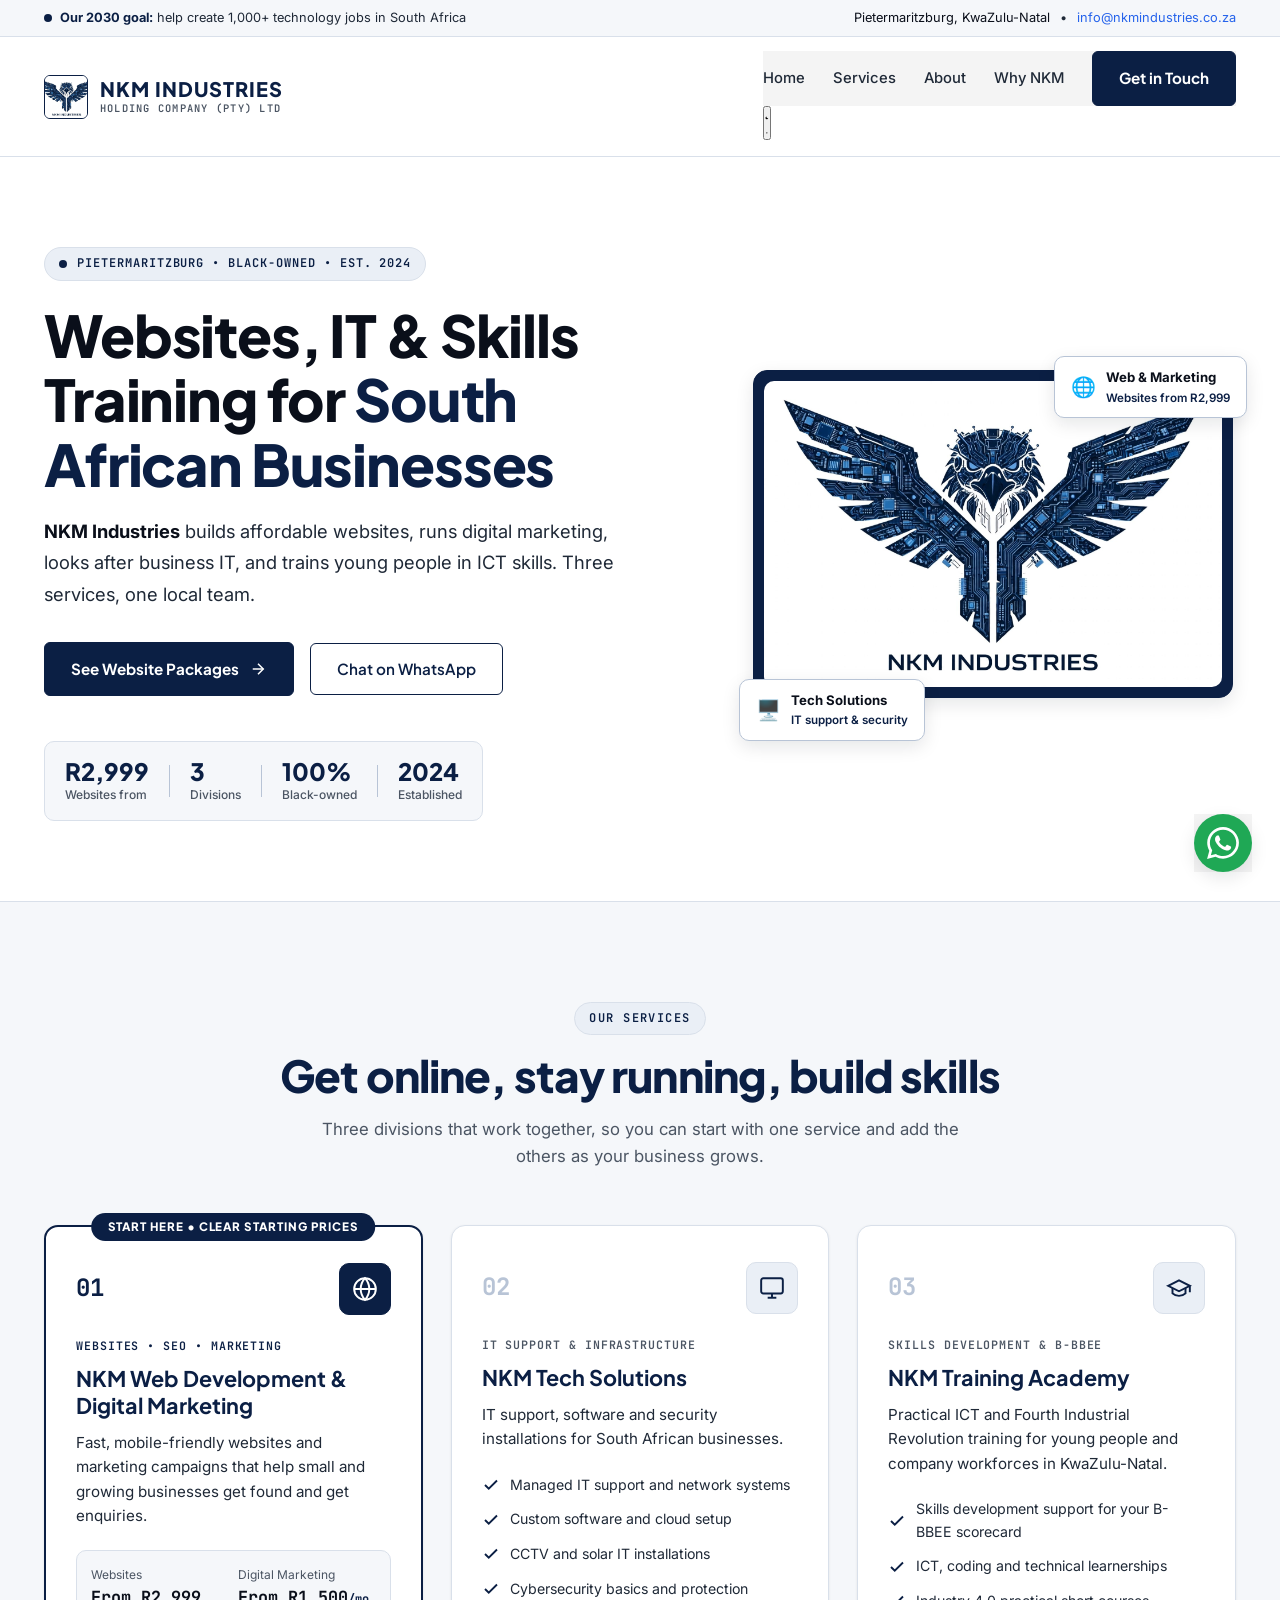
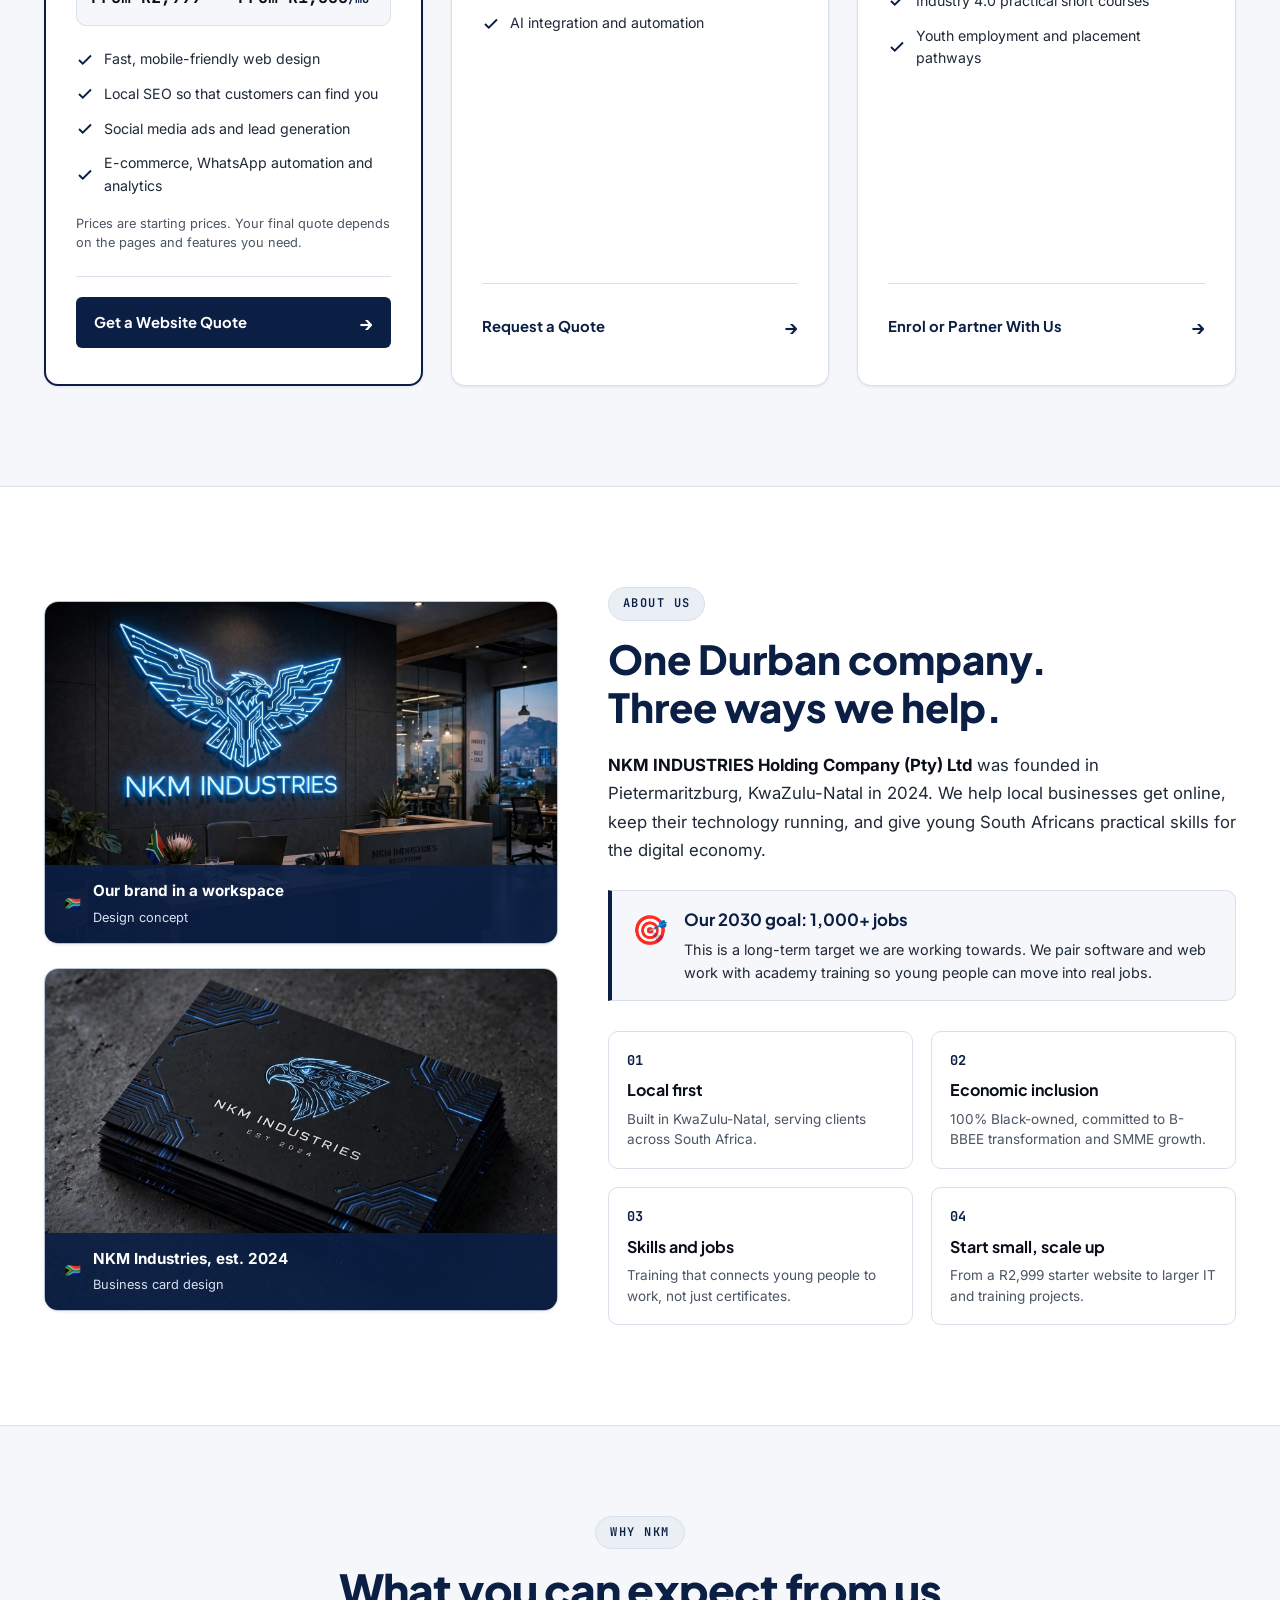
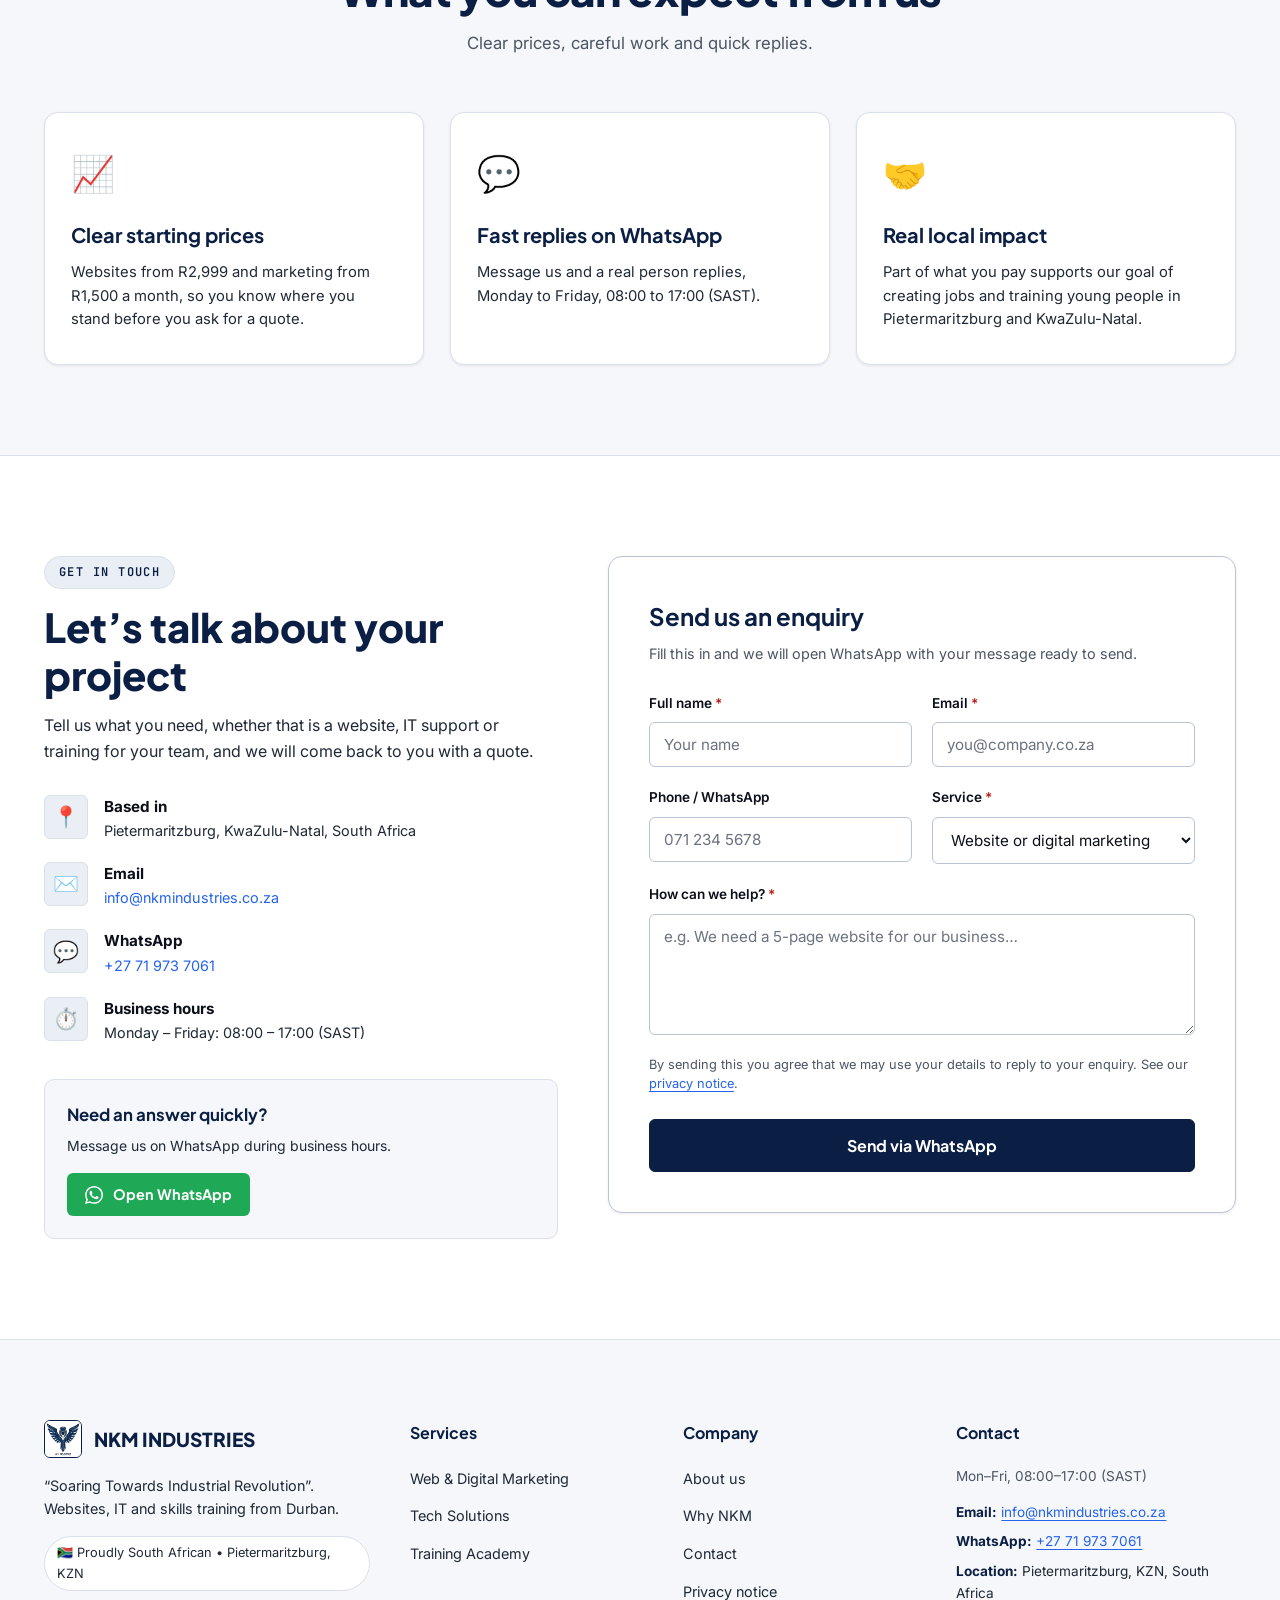
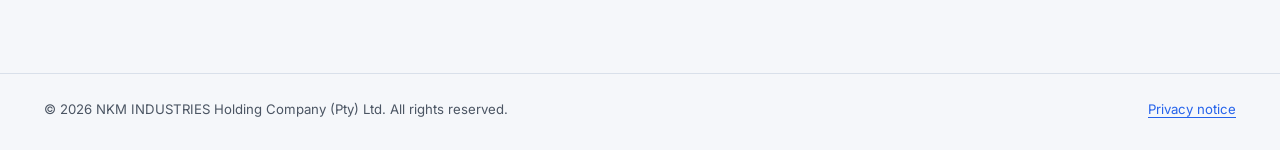
==== commit b6a0276a: "Change company details from Durban to Pietermaritzburg Updated company location and founding date in" ====
--- a/index.html
+++ b/index.html
@@ -4,18 +4,18 @@
 <head>
     <meta charset="UTF-8">
     <meta name="viewport" content="width=device-width, initial-scale=1.0">
-    <title>NKM INDUSTRIES | Soaring Towards Industrial Revolution</title>
+    <title>NKM INDUSTRIES | Websites, IT Support & Skills Training in Durban</title>
 
     <!-- Meta tags for SEO & Social Sharing -->
     <meta name="description"
-        content="NKM Industries is a Durban-based, Black-owned company offering websites from R2,999, digital marketing, IT support and ICT skills training for South African businesses.">
+        content="NKM Industries is a Pietermaritzburg-based, Black-owned company offering websites from R2,999, digital marketing, IT support and ICT skills training for South African businesses.">
     <meta name="keywords"
-        content="NKM Industries, website design Durban, digital marketing Durban, IT support KZN, ICT training KwaZulu-Natal, B-BBEE skills development">
+        content="NKM Industries, website design Durban, digital marketing Pietermaritzburg, IT support KZN, ICT training KwaZulu-Natal, B-BBEE skills development">
     <meta name="author" content="NKM INDUSTRIES Holding Company (Pty) Ltd">
-    <meta name="theme-color" content="#070c18">
-    <meta property="og:title" content="NKM INDUSTRIES | Soaring Towards Industrial Revolution">
+    <meta name="theme-color" content="#ffffff">
+    <meta property="og:title" content="NKM INDUSTRIES | Websites, IT Support & Skills Training in Durban">
     <meta property="og:description"
-        content="Websites from R2,999, digital marketing from R1,500/month, IT support and ICT skills training. Based in Durban, KwaZulu-Natal.">
+        content="Websites from R2,999, digital marketing from R1,500/month, IT support and ICT skills training. Based in Pietermaritzburg, KwaZulu-Natal.">
     <meta property="og:type" content="website">
     <meta property="og:locale" content="en_ZA">
     <meta property="og:url" content="https://kwazi-24.github.io/nkm-industries/">
@@ -32,14 +32,14 @@
     "logo": "https://kwazi-24.github.io/nkm-industries/logo-eagle.jpg",
     "email": "info@nkmindustries.co.za",
     "telephone": "+27719737061",
-    "foundingDate": "2026",
+    "foundingDate": "2024",
     "areaServed": "ZA",
     "address": {
         "@type": "PostalAddress",
         "addressLocality": "Pietermaritzburg",
         "addressRegion": "KwaZulu-Natal",
         "addressCountry": "ZA"
-    }
+        }
     }
     </script>
 
@@ -49,6 +49,9 @@
     <link
         href="https://fonts.googleapis.com/css2?family=Inter:wght@300;400;500;600;700&family=Plus+Jakarta+Sans:wght@400;500;600;700;800&family=JetBrains+Mono:wght@400;600&display=swap"
         rel="stylesheet">
+
+    <!-- Theme (runs first so the page never flashes the wrong colours) -->
+    <script src="theme.js"></script>
 
     <!-- Main Stylesheet -->
     <link rel="stylesheet" href="style.css">
@@ -89,6 +92,7 @@
                 </div>
             </a>
 
+            <div class="nav-right">
             <!-- Desktop Navigation -->
             <nav class="nav-links" id="navLinks" aria-label="Main">
                 <a href="#home" class="nav-link active">Home</a>
@@ -98,11 +102,13 @@
                 <a href="#contact" class="nav-btn-link">
                     <span class="btn-primary btn-nav">Get in Touch</span>
                 </a>
-                <button id="theme-toggle" type="button" aria-pressed="false">
-                    🌙 Dark Mode
+            </nav>
+
+            <!-- Light / dark switch -->
+            <button type="button" class="theme-toggle" aria-label="Switch to dark mode" title="Switch to dark mode">
+                    <svg class="icon-moon" viewBox="0 0 24 24" aria-hidden="true"><path d="M21 12.8A9 9 0 1 1 11.2 3a7 7 0 0 0 9.8 9.8z"/></svg>
+                    <svg class="icon-sun" viewBox="0 0 24 24" aria-hidden="true"><circle cx="12" cy="12" r="4"/><path d="M12 2v2M12 20v2M4.9 4.9l1.4 1.4M17.7 17.7l1.4 1.4M2 12h2M20 12h2M4.9 19.1l1.4-1.4M17.7 6.3l1.4-1.4"/></svg>
                 </button>
-
-            </nav>
 
             <!-- Mobile Hamburger Toggle -->
             <button class="menu-toggle" id="menuToggle" aria-label="Toggle navigation menu" aria-expanded="false"
@@ -111,6 +117,7 @@
                 <span class="hamburger-line"></span>
                 <span class="hamburger-line"></span>
             </button>
+            </div>
         </div>
 
         <!-- Mobile Drawer Menu -->
@@ -139,7 +146,7 @@
                 <div class="hero-content">
                     <div class="hero-pill">
                         <span class="pill-glow"></span>
-                        <span class="pill-text">PIETERMARITZBURG • BLACK-OWNED • EST. 2026</span>
+                        <span class="pill-text">PIETERMARITZBURG • BLACK-OWNED • EST. 2024</span>
                     </div>
                     <h1 class="hero-title">
                         Websites, IT &amp; Skills Training for
@@ -182,7 +189,7 @@
                         </div>
                         <div class="metric-divider"></div>
                         <div class="metric-item">
-                            <span class="metric-val">2026</span>
+                            <span class="metric-val">2024</span>
                             <span class="metric-lbl">Established</span>
                         </div>
                     </div>
@@ -460,7 +467,7 @@
                                 <div class="office-tag">
                                     <span class="badge-flag" aria-hidden="true">🇿🇦</span>
                                     <div>
-                                        <strong>NKM Industries, est. 2026</strong>
+                                        <strong>NKM Industries, est. 2024</strong>
                                         <span>Business card design</span>
                                     </div>
                                 </div>
@@ -471,12 +478,12 @@
                     <!-- Content -->
                     <div class="about-text-content">
                         <div class="section-badge">ABOUT US</div>
-                        <h2 class="about-title">One Pietermaritzburg company.<br><span class="gradient-text">Three ways we
+                        <h2 class="about-title">One Durban company.<br><span class="gradient-text">Three ways we
                                 help.</span></h2>
 
                         <p class="about-lead">
                             <strong>NKM INDUSTRIES Holding Company (Pty) Ltd</strong> was founded in Pietermaritzburg,
-                            KwaZulu-Natal in 2026. We help local businesses get online, keep their technology running,
+                            KwaZulu-Natal in 2024. We help local businesses get online, keep their technology running,
                             and give young South Africans practical skills for the digital economy.
                         </p>
 
@@ -557,7 +564,7 @@
                     - "Recent work": screenshots of websites you have built, each linked to the live site
                     - "What clients say": one or two real testimonials with name and business (get permission)
                     - "Company details": CIPC registration number and a copy/link of your B-BBEE certificate
-                        or sworn affidavit, plus your training accreditation number if you have one. -->
+                    or sworn affidavit, plus your training accreditation number if you have one. -->
             </div>
         </section>
 
@@ -608,12 +615,12 @@
 
                         <div class="whatsapp-direct-box">
                             <h4>Need an answer quickly?</h4>
-                            <p>Message us on WhatsApp during business hours. (Mon – Fri: 08:00 – 17:00 SAST)</p>
+                            <p>Message us on WhatsApp during business hours.</p>
                             <a href="https://wa.me/27719737061?text=Hello%20NKM%20INDUSTRIES,%20I%20would%20like%20to%20inquire%20about%20your%20services."
                                 target="_blank" rel="noopener noreferrer" class="btn-whatsapp-direct">
                                 <svg class="wa-icon-svg" viewBox="0 0 24 24" fill="currentColor" aria-hidden="true">
                                     <path
-                                        d="M.057 24l1.687-6.163c-1.041-1.804-1.588-3.849-1.587-5.946.003-6.556 5.338-11.891 11.893-11.891 3.181.001 6.167 1.24 8.413 3.488 2.245 2.248 3.481 5.236 3.48 8.414-.003 6.557-5.338 11.892-11.893 11.892-1.99-.001-3.951-.5-5.688-1.448l-6.305 1.654zm6.597-3.807c1.676.995 3.276 1.591 5.392 1.592 5.448 0 9.886-4.434 9.889-9.885.002-5.462-4.415-9.89-9.881-9.892-5.452 0-9.887 4.434-9.889 9.884-.001 2.225.651 3.891 1.746 5.634l-.999 3.648 3.742-.981zm11.387-5.464c-.074-.124-.272-.198-.57-.347-.297-.149-1.758-.868-2.031-.967-.272-.099-.47-.149-.669.149-.198.297-.768.967-.941 1.165-.173.198-.347.223-.644.074-.297-.149-1.255-.462-2.39-1.475-.883-.788-1.48-1.761-1.653-2.059-.173-.297-.018-.458.13-.606.134-.133.297-.347.446-.521.151-.172.2 -.296 .3 -.495 .099 -.198 .05 -.372 -.025 -.521 -.075 -.148 -.669 -1.611 -.916 -2.178-.242 -.57-.487-.493-.669-.503l-.57-.01c-.198 0-.52.074-.792.372s-1.04 1.016-1.04 2.479 1.065 2.876 1.213 3.074c.149 .198 2.095 3.2 5.076 4.487 .709 .306 1.262 .489 1.694 .626 .712 .227 1.36 .195 1.872 .118 .571 -.085 1.758 -.719 2.006 -1.413 .248 -.695 .248 -1.29 .173 -1.414z">
+                                        d="M.057 24l1.687-6.163c-1.041-1.804-1.588-3.849-1.587-5.946.003-6.556 5.338-11.891 11.893-11.891 3.181.001 6.167 1.24 8.413 3.488 2.245 2.248 3.481 5.236 3.48 8.414-.003 6.557-5.338 11.892-11.893 11.892-1.99-.001-3.951-.5-5.688-1.448l-6.305 1.654zm6.597-3.807c1.676.995 3.276 1.591 5.392 1.592 5.448 0 9.886-4.434 9.889-9.885.002-5.462-4.415-9.89-9.881-9.892-5.452 0-9.887 4.434-9.889 9.884-.001 2.225.651 3.891 1.746 5.634l-.999 3.648 3.742-.981zm11.387-5.464c-.074-.124-.272-.198-.57-.347-.297-.149-1.758-.868-2.031-.967-.272-.099-.47-.149-.669.149-.198.297-.768.967-.941 1.165-.173.198-.347.223-.644.074-.297-.149-1.255-.462-2.39-1.475-.883-.788-1.48-1.761-1.653-2.059-.173-.297-.018-.458.13-.606.134-.133.297-.347.446-.521.151-.172.2-.296.3-.495.099-.198.05-.372-.025-.521-.075-.148-.669-1.611-.916-2.206-.242-.579-.487-.501-.669-.51l-.57-.01c-.198 0-.52.074-.792.372s-1.04 1.016-1.04 2.479 1.065 2.876 1.213 3.074c.149.198 2.095 3.2 5.076 4.487.709.306 1.263.489 1.694.626.712.226 1.36.194 1.872.118.571-.085 1.758-.719 2.006-1.413.248-.695.248-1.29.173-1.414z" />
                                 </svg>
                                 <span>Open WhatsApp</span>
                             </a>
@@ -648,7 +655,7 @@
                                 <div class="form-group">
                                     <label for="phone">Phone / WhatsApp</label>
                                     <input type="tel" id="phone" name="phone" autocomplete="tel"
-                                        placeholder="071 973 7061">
+                                        placeholder="071 234 5678">
                                 </div>
                                 <div class="form-group">
                                     <label for="divisionSelect">Service <span class="req">*</span></label>
@@ -728,7 +735,7 @@
                     <span class="footer-brand-title">NKM INDUSTRIES</span>
                 </div>
                 <p class="footer-motto">
-                    “Soaring Towards Industrial Revolution”. Websites, IT and skills training from Pietermaritzburg.
+                    “Soaring Towards Industrial Revolution”. Websites, IT and skills training from Durban.
                 </p>
                 <div class="sa-badge">
                     <span>🇿🇦 Proudly South African • Pietermaritzburg, KZN</span>
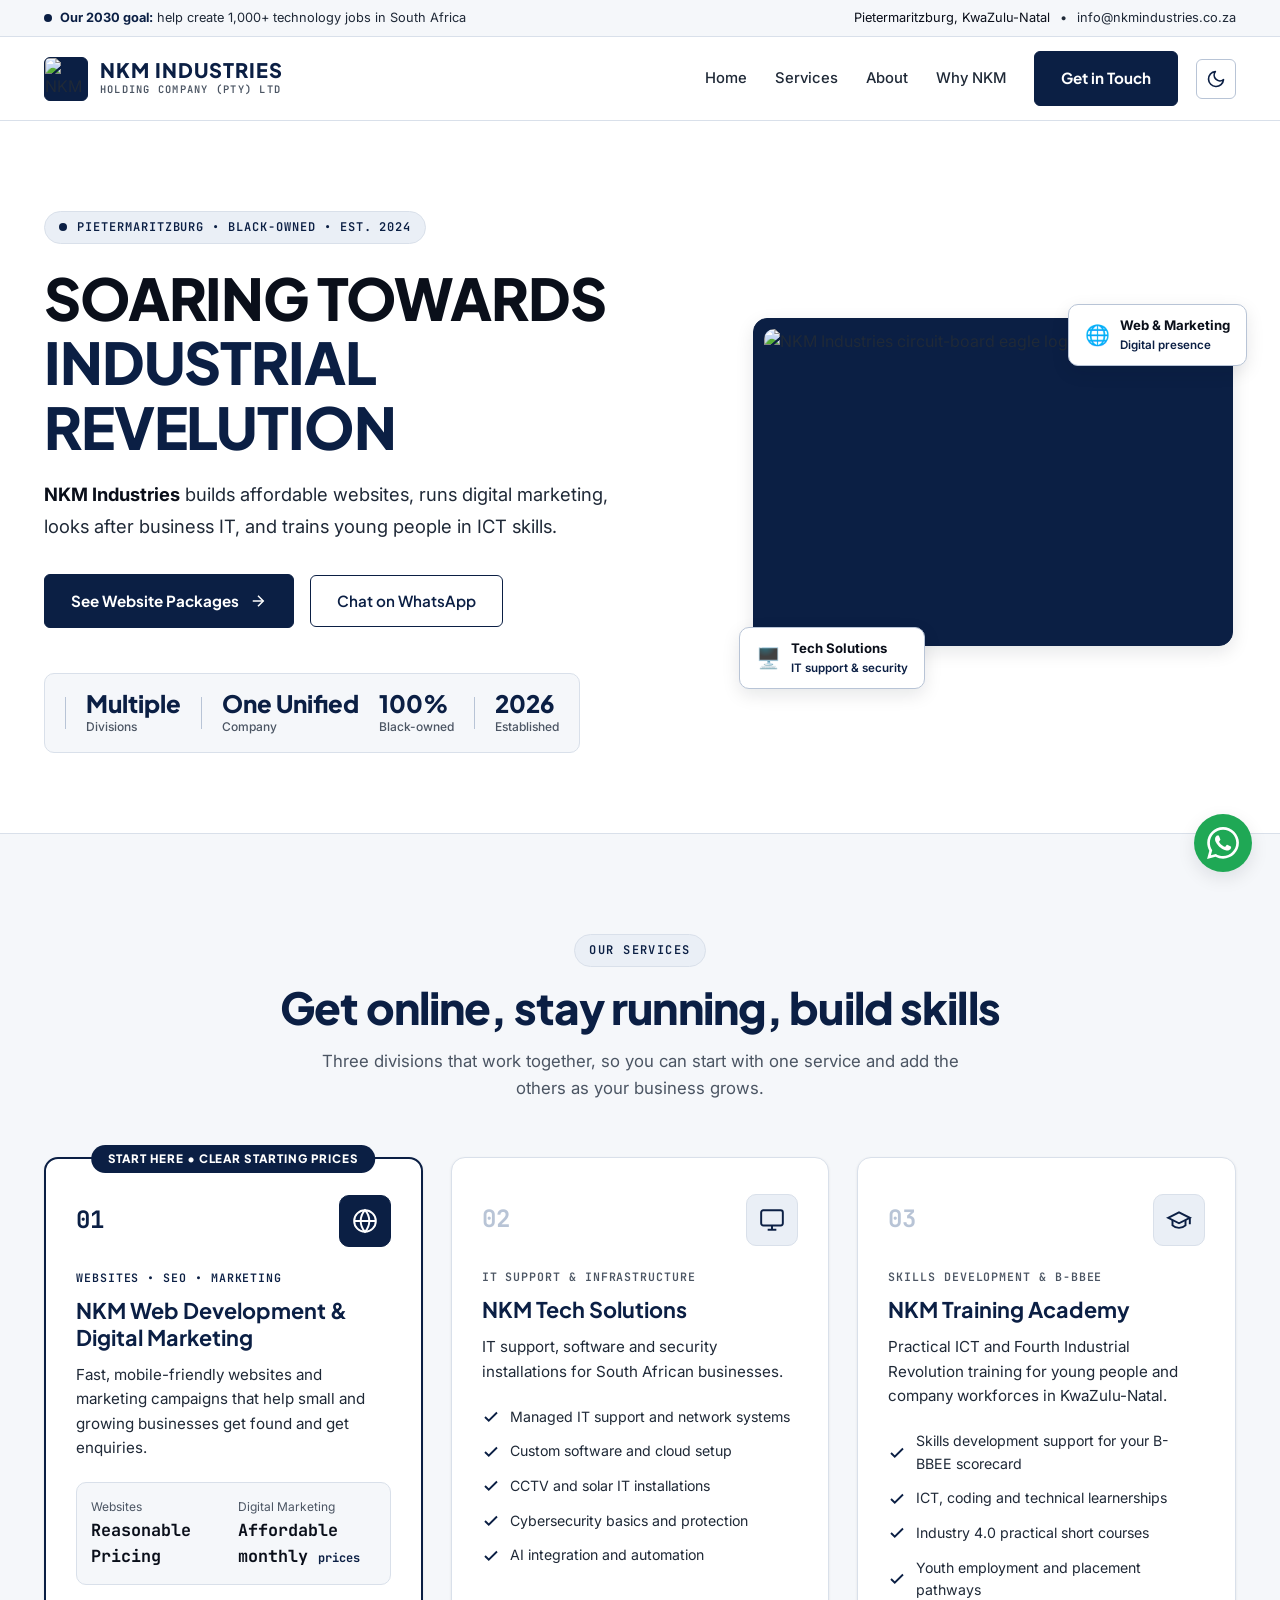
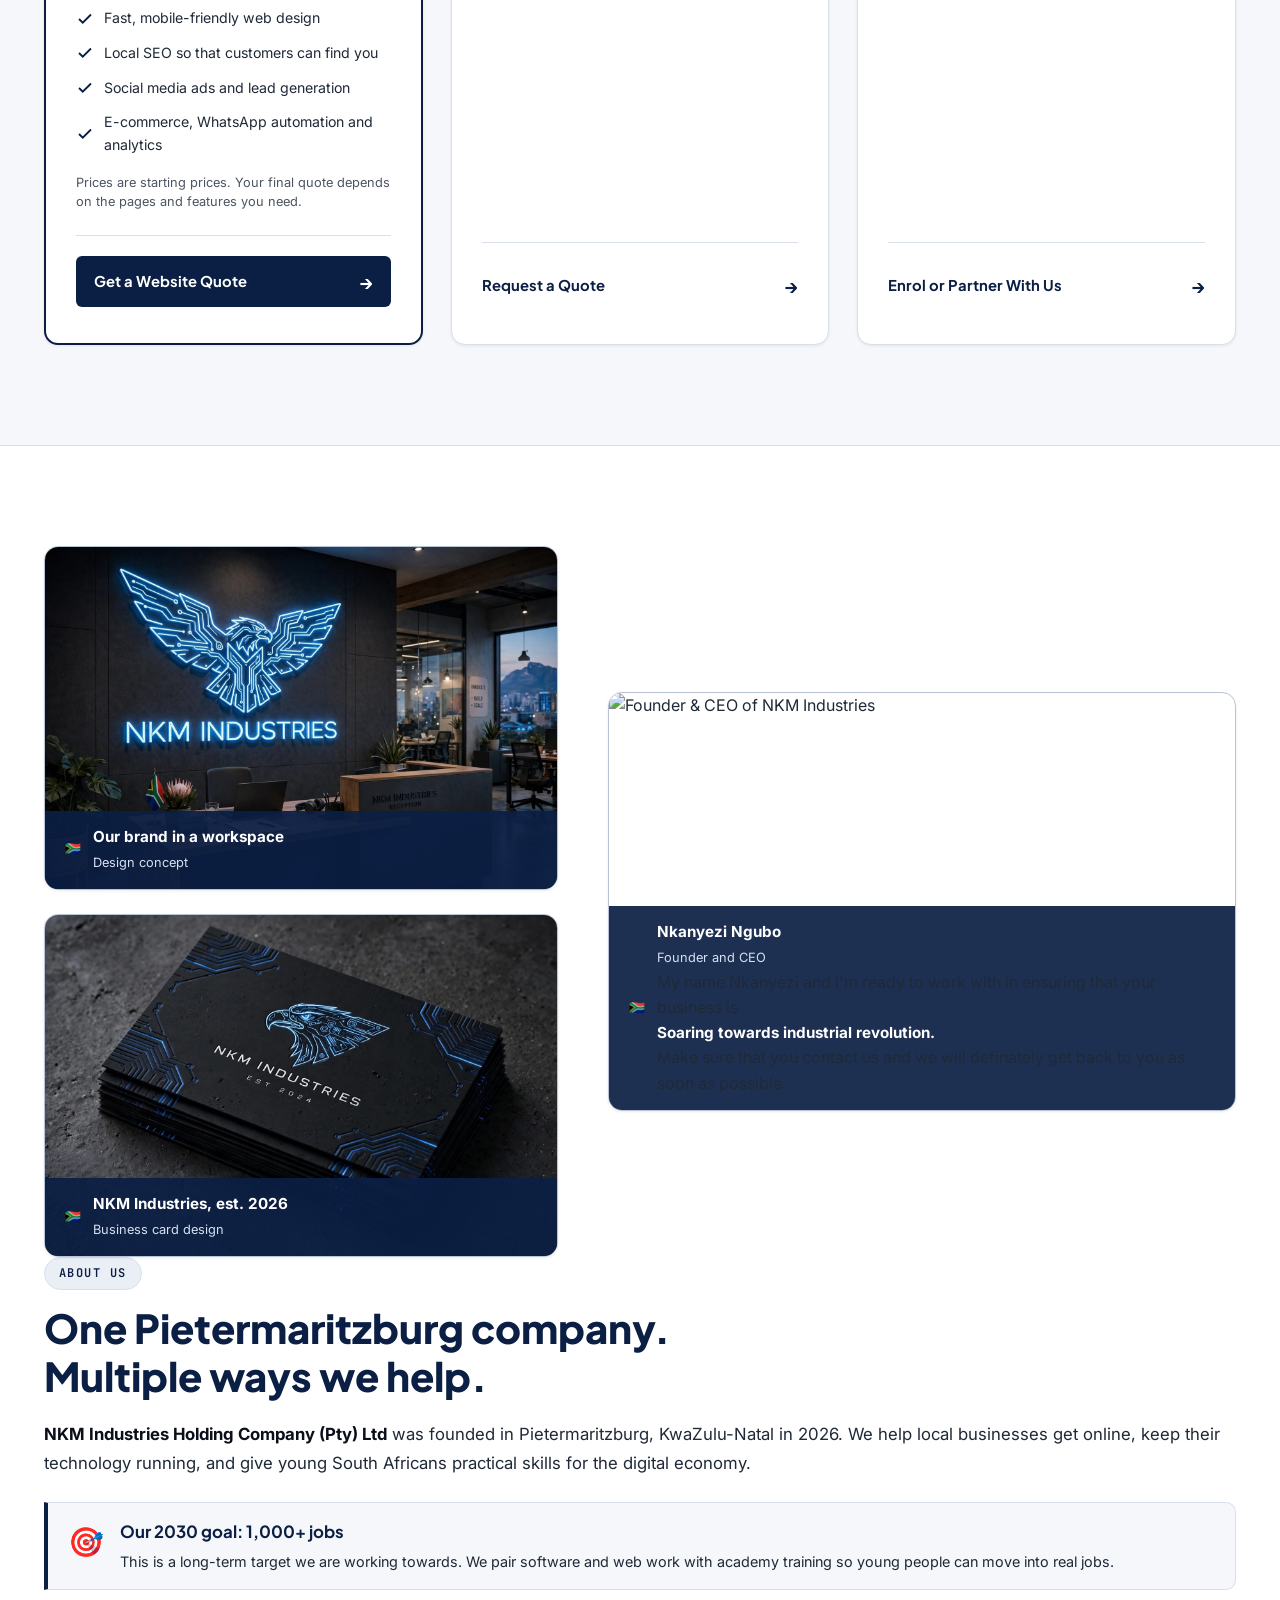
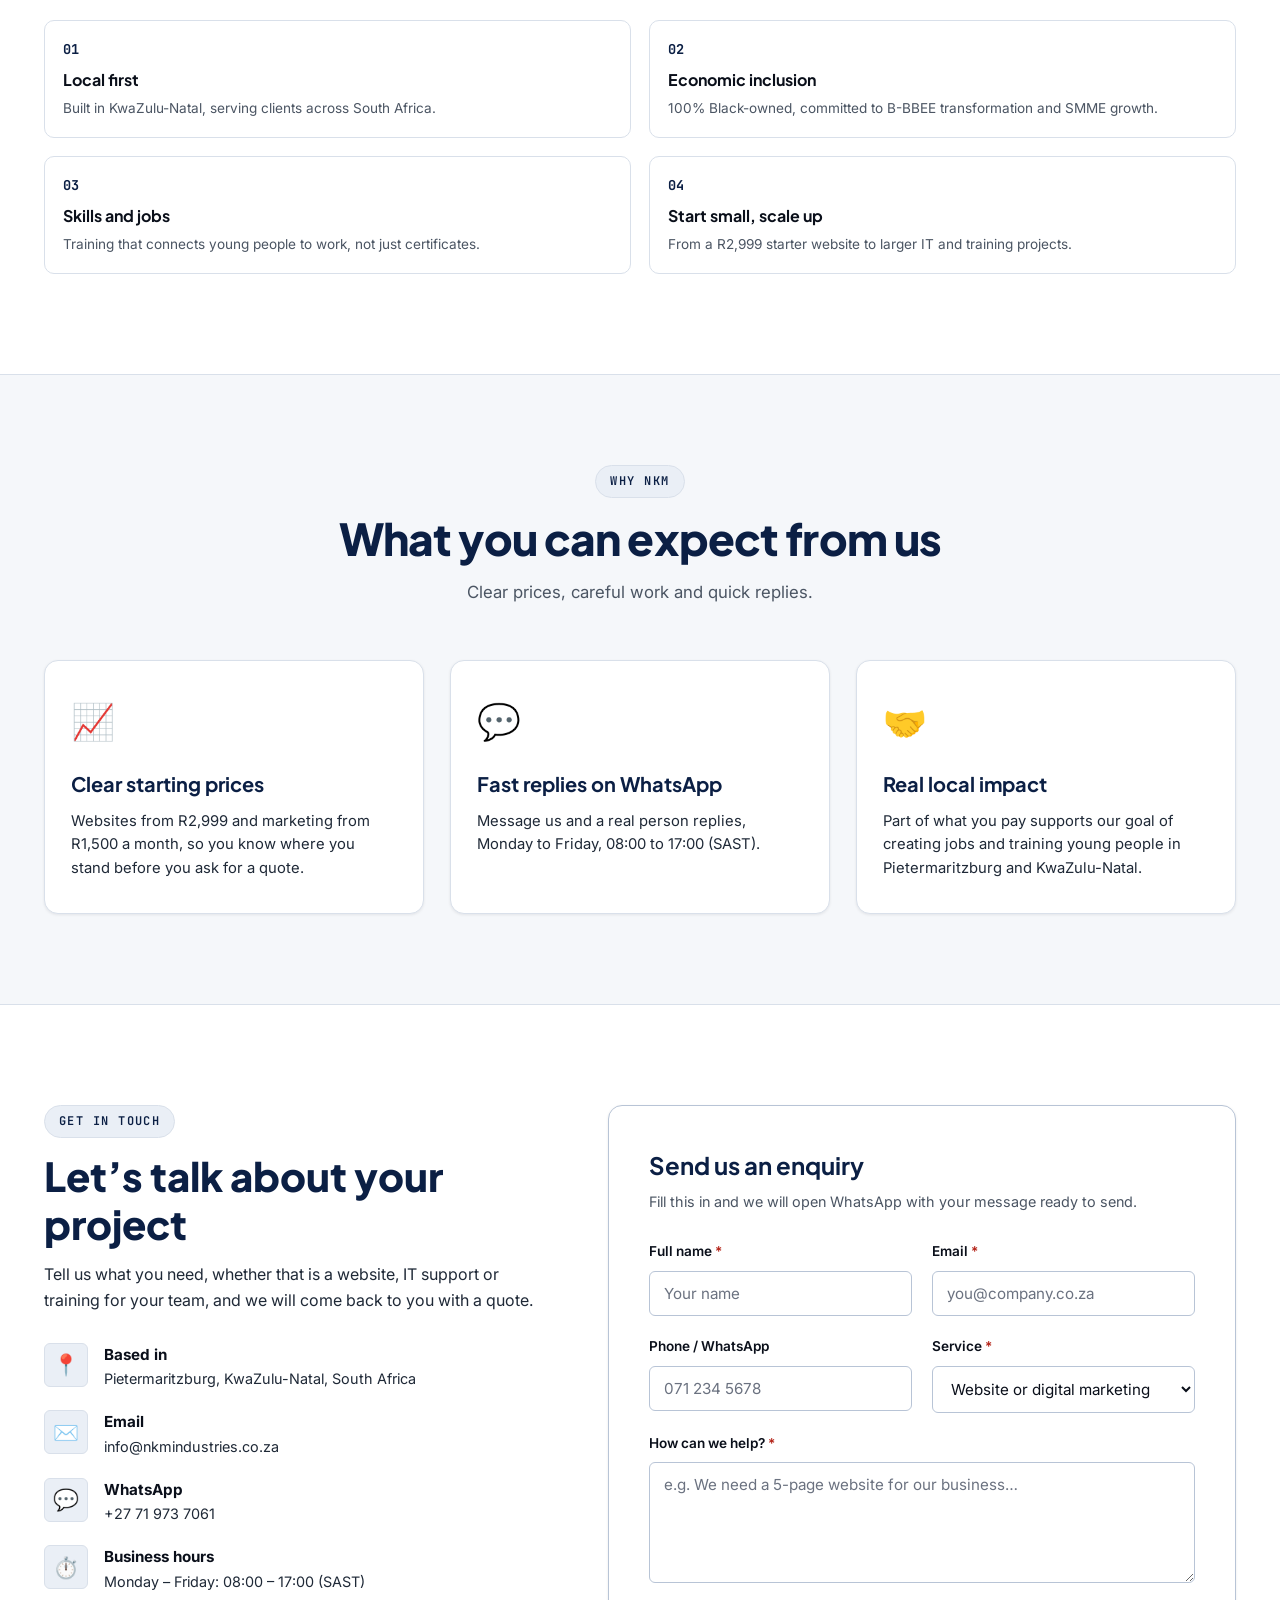
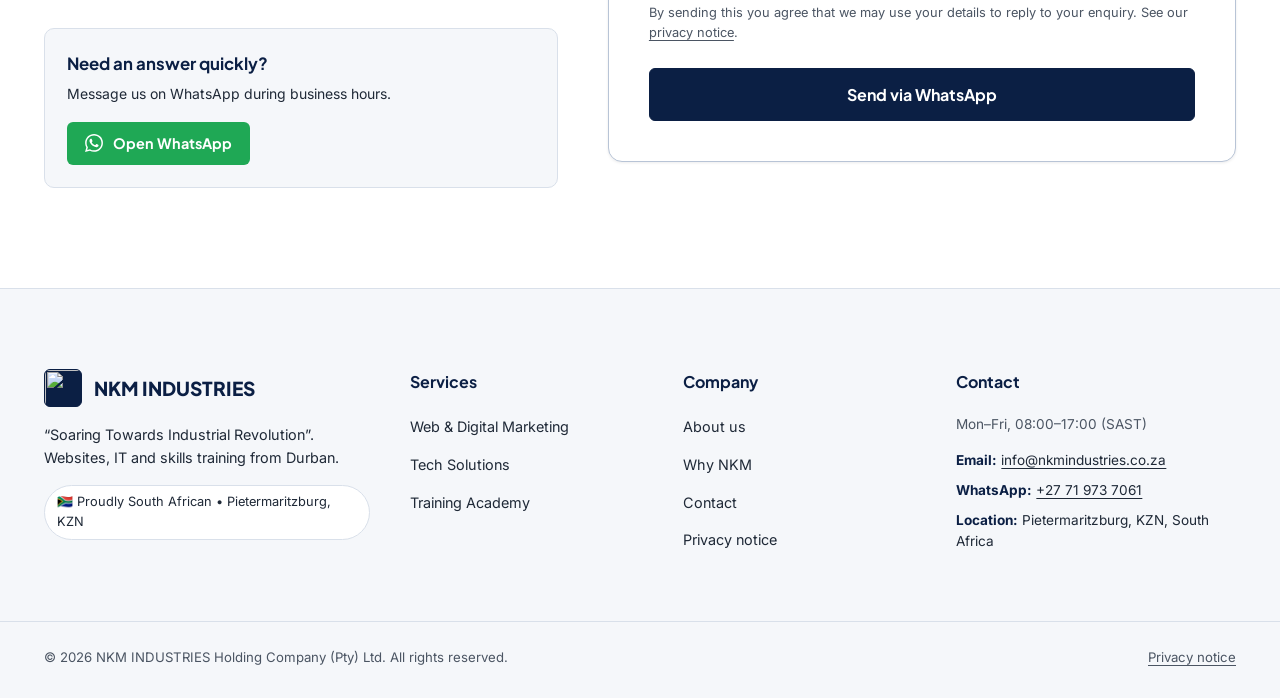
==== commit a7847949: "Revise branding and content in index.html Updated various meta tags, titles, and content to reflect " ====
--- a/index.html
+++ b/index.html
@@ -4,18 +4,18 @@
 <head>
     <meta charset="UTF-8">
     <meta name="viewport" content="width=device-width, initial-scale=1.0">
-    <title>NKM INDUSTRIES | Websites, IT Support & Skills Training in Durban</title>
+    <title>NKM INDUSTRIES | Soaring Towards Industrial Revolution</title>
 
     <!-- Meta tags for SEO & Social Sharing -->
     <meta name="description"
         content="NKM Industries is a Pietermaritzburg-based, Black-owned company offering websites from R2,999, digital marketing, IT support and ICT skills training for South African businesses.">
     <meta name="keywords"
-        content="NKM Industries, website design Durban, digital marketing Pietermaritzburg, IT support KZN, ICT training KwaZulu-Natal, B-BBEE skills development">
+        content="NKM Industries, website design Pietermaritzburg, digital marketing Pietermaritzburg, IT support KZN, ICT training KwaZulu-Natal, B-BBEE skills development">
     <meta name="author" content="NKM INDUSTRIES Holding Company (Pty) Ltd">
     <meta name="theme-color" content="#ffffff">
-    <meta property="og:title" content="NKM INDUSTRIES | Websites, IT Support & Skills Training in Durban">
+    <meta property="og:title" content="NKM INDUSTRIES | Websites, IT Support & Skills Training in Pietermaritzburg">
     <meta property="og:description"
-        content="Websites from R2,999, digital marketing from R1,500/month, IT support and ICT skills training. Based in Pietermaritzburg, KwaZulu-Natal.">
+        content="Websites and digital marketing at a monthly fee, IT support and ICT skills training. Based in Pietermaritzburg, KwaZulu-Natal.">
     <meta property="og:type" content="website">
     <meta property="og:locale" content="en_ZA">
     <meta property="og:url" content="https://kwazi-24.github.io/nkm-industries/">
@@ -32,7 +32,7 @@
     "logo": "https://kwazi-24.github.io/nkm-industries/logo-eagle.jpg",
     "email": "info@nkmindustries.co.za",
     "telephone": "+27719737061",
-    "foundingDate": "2024",
+    "foundingDate": "2026",
     "areaServed": "ZA",
     "address": {
         "@type": "PostalAddress",
@@ -57,7 +57,7 @@
     <link rel="stylesheet" href="style.css">
 
     <!-- Favicon -->
-    <link rel="icon" type="image/jpeg" href="logo-eagle.jpg">
+    <link rel="icon" type="image/jpeg" href="logo.jpeg">
 </head>
 
 <body>
@@ -83,8 +83,7 @@
         <div class="nav-container">
             <a href="#home" class="logo" aria-label="NKM Industries Home">
                 <div class="logo-mark">
-                    <img src="logo-eagle.jpg" alt="NKM Industries eagle logo" class="nav-logo-img" width="44"
-                        height="44">
+                    <img src="logo.jpeg" alt="NKM Industries eagle logo" class="nav-logo-img" width="44" height="44">
                 </div>
                 <div class="logo-text-group">
                     <span class="logo-main">NKM INDUSTRIES</span>
@@ -93,30 +92,36 @@
             </a>
 
             <div class="nav-right">
-            <!-- Desktop Navigation -->
-            <nav class="nav-links" id="navLinks" aria-label="Main">
-                <a href="#home" class="nav-link active">Home</a>
-                <a href="#divisions" class="nav-link">Services</a>
-                <a href="#about" class="nav-link">About</a>
-                <a href="#why-us" class="nav-link">Why NKM</a>
-                <a href="#contact" class="nav-btn-link">
-                    <span class="btn-primary btn-nav">Get in Touch</span>
-                </a>
-            </nav>
-
-            <!-- Light / dark switch -->
-            <button type="button" class="theme-toggle" aria-label="Switch to dark mode" title="Switch to dark mode">
-                    <svg class="icon-moon" viewBox="0 0 24 24" aria-hidden="true"><path d="M21 12.8A9 9 0 1 1 11.2 3a7 7 0 0 0 9.8 9.8z"/></svg>
-                    <svg class="icon-sun" viewBox="0 0 24 24" aria-hidden="true"><circle cx="12" cy="12" r="4"/><path d="M12 2v2M12 20v2M4.9 4.9l1.4 1.4M17.7 17.7l1.4 1.4M2 12h2M20 12h2M4.9 19.1l1.4-1.4M17.7 6.3l1.4-1.4"/></svg>
+                <!-- Desktop Navigation -->
+                <nav class="nav-links" id="navLinks" aria-label="Main">
+                    <a href="#home" class="nav-link active">Home</a>
+                    <a href="#divisions" class="nav-link">Services</a>
+                    <a href="#about" class="nav-link">About</a>
+                    <a href="#why-us" class="nav-link">Why NKM</a>
+                    <a href="#contact" class="nav-btn-link">
+                        <span class="btn-primary btn-nav">Get in Touch</span>
+                    </a>
+                </nav>
+
+                <!-- Light / dark switch -->
+                <button type="button" class="theme-toggle" aria-label="Switch to dark mode" title="Switch to dark mode">
+                    <svg class="icon-moon" viewBox="0 0 24 24" aria-hidden="true">
+                        <path d="M21 12.8A9 9 0 1 1 11.2 3a7 7 0 0 0 9.8 9.8z" />
+                    </svg>
+                    <svg class="icon-sun" viewBox="0 0 24 24" aria-hidden="true">
+                        <circle cx="12" cy="12" r="4" />
+                        <path
+                            d="M12 2v2M12 20v2M4.9 4.9l1.4 1.4M17.7 17.7l1.4 1.4M2 12h2M20 12h2M4.9 19.1l1.4-1.4M17.7 6.3l1.4-1.4" />
+                    </svg>
                 </button>
 
-            <!-- Mobile Hamburger Toggle -->
-            <button class="menu-toggle" id="menuToggle" aria-label="Toggle navigation menu" aria-expanded="false"
-                aria-controls="mobileDrawer">
-                <span class="hamburger-line"></span>
-                <span class="hamburger-line"></span>
-                <span class="hamburger-line"></span>
-            </button>
+                <!-- Mobile Hamburger Toggle -->
+                <button class="menu-toggle" id="menuToggle" aria-label="Toggle navigation menu" aria-expanded="false"
+                    aria-controls="mobileDrawer">
+                    <span class="hamburger-line"></span>
+                    <span class="hamburger-line"></span>
+                    <span class="hamburger-line"></span>
+                </button>
             </div>
         </div>
 
@@ -129,8 +134,8 @@
             <a href="#contact" class="mobile-link mobile-btn-link">Get in Touch</a>
             <div class="mobile-drawer-footer">
                 <p>Pietermaritzburg, KZN • South Africa</p>
-                <a href="https://wa.me/27719737061" target="_blank" rel="noopener noreferrer"
-                    class="mobile-wa-btn">Chat on WhatsApp</a>
+                <a href="https://wa.me/27719737061" target="_blank" rel="noopener noreferrer" class="mobile-wa-btn">Chat
+                    on WhatsApp</a>
             </div>
         </div>
     </header>
@@ -149,18 +154,19 @@
                         <span class="pill-text">PIETERMARITZBURG • BLACK-OWNED • EST. 2024</span>
                     </div>
                     <h1 class="hero-title">
-                        Websites, IT &amp; Skills Training for
-                        <span class="gradient-text">South African Businesses</span>
+                        SOARING TOWARDS
+                        <span class="gradient-text">INDUSTRIAL REVELUTION</span>
                     </h1>
                     <p class="hero-description">
                         <strong>NKM Industries</strong> builds affordable websites, runs digital marketing, looks after
-                        business IT, and trains young people in ICT skills. Three services, one local team.
+                        business IT, and trains young people in ICT skills.
                     </p>
+
                     <div class="hero-actions">
                         <a href="#divisions" class="btn-primary btn-glow">
                             <span>See Website Packages</span>
-                            <svg class="btn-icon" viewBox="0 0 24 24" fill="none" stroke="currentColor"
-                                stroke-width="2" aria-hidden="true">
+                            <svg class="btn-icon" viewBox="0 0 24 24" fill="none" stroke="currentColor" stroke-width="2"
+                                aria-hidden="true">
                                 <line x1="5" y1="12" x2="19" y2="12"></line>
                                 <polyline points="12 5 19 12 12 19"></polyline>
                             </svg>
@@ -173,23 +179,23 @@
 
                     <!-- Key facts bar -->
                     <div class="hero-metrics">
-                        <div class="metric-item">
-                            <span class="metric-val">R2,999</span>
-                            <span class="metric-lbl">Websites from</span>
-                        </div>
                         <div class="metric-divider"></div>
                         <div class="metric-item">
-                            <span class="metric-val">3</span>
+                            <span class="metric-val">Multiple</span>
                             <span class="metric-lbl">Divisions</span>
                         </div>
                         <div class="metric-divider"></div>
+                        <div class="metric-item">
+                            <span class="metric-val">One Unified</span>
+                            <span class="metric-lbl">Company</span>
+                        </div>
                         <div class="metric-item">
                             <span class="metric-val">100%</span>
                             <span class="metric-lbl">Black-owned</span>
                         </div>
                         <div class="metric-divider"></div>
                         <div class="metric-item">
-                            <span class="metric-val">2024</span>
+                            <span class="metric-val">2026</span>
                             <span class="metric-lbl">Established</span>
                         </div>
                     </div>
@@ -199,15 +205,17 @@
                 <div class="hero-visual">
                     <div class="visual-card">
                         <div class="visual-glow"></div>
-                        <img src="logo-eagle.jpg" alt="NKM Industries circuit-board eagle logo" class="hero-eagle-img"
+                        <img src="logo.jpeg" alt="NKM Industries circuit-board eagle logo" class="hero-eagle-img"
                             width="1599" height="1066">
+
                         <div class="floating-badge badge-top">
                             <span class="badge-icon" aria-hidden="true">🌐</span>
                             <div>
                                 <strong>Web &amp; Marketing</strong>
-                                <small>Websites from R2,999</small>
-                            </div>
-                        </div>
+                                <small>Digital presence</small>
+                            </div>
+                        </div>
+
                         <div class="floating-badge badge-bottom">
                             <span class="badge-icon" aria-hidden="true">🖥️</span>
                             <div>
@@ -215,6 +223,7 @@
                                 <small>IT support &amp; security</small>
                             </div>
                         </div>
+
                     </div>
                 </div>
             </div>
@@ -263,11 +272,11 @@
                             <div class="pricing-pill-container">
                                 <div class="price-box">
                                     <span class="price-label">Websites</span>
-                                    <span class="price-amount">From R2,999</span>
+                                    <span class="price-amount">Reasonable Pricing</span>
                                 </div>
                                 <div class="price-box">
                                     <span class="price-label">Digital Marketing</span>
-                                    <span class="price-amount">From R1,500<small>/mo</small></span>
+                                    <span class="price-amount">Affordable monthly <small>prices</small></span>
                                 </div>
                             </div>
 
@@ -425,8 +434,7 @@
                         </div>
 
                         <div class="card-footer">
-                            <a href="#contact" class="card-action-btn"
-                                onclick="selectDivision('NKM Training Academy')">
+                            <a href="#contact" class="card-action-btn" onclick="selectDivision('NKM Training Academy')">
                                 <span>Enrol or Partner With Us</span>
                                 <span class="arrow-arrow" aria-hidden="true">→</span>
                             </a>
@@ -467,7 +475,7 @@
                                 <div class="office-tag">
                                     <span class="badge-flag" aria-hidden="true">🇿🇦</span>
                                     <div>
-                                        <strong>NKM Industries, est. 2024</strong>
+                                        <strong>NKM Industries, est. 2026</strong>
                                         <span>Business card design</span>
                                     </div>
                                 </div>
@@ -475,19 +483,40 @@
                         </div>
                     </div>
 
-                    <!-- Content -->
-                    <div class="about-text-content">
-                        <div class="section-badge">ABOUT US</div>
-                        <h2 class="about-title">One Durban company.<br><span class="gradient-text">Three ways we
-                                help.</span></h2>
-
-                        <p class="about-lead">
-                            <strong>NKM INDUSTRIES Holding Company (Pty) Ltd</strong> was founded in Pietermaritzburg,
-                            KwaZulu-Natal in 2024. We help local businesses get online, keep their technology running,
-                            and give young South Africans practical skills for the digital economy.
-                        </p>
-
-                        <!-- OWNER TODO: add the founder / team here. Visitors trust a business more when they can see
+                    <div class="office-frame">
+                        <img src="founder.jpeg" alt="Founder & CEO of NKM Industries" class="office-img" width="1599"
+                            height="1066" loading="lazy">
+                        <div class="office-overlay">
+                            <div class="office-tag">
+                                <span class="badge-flag" aria-hidden="true">🇿🇦</span>
+                                <div>
+                                    <strong>Nkanyezi Ngubo</strong>
+                                    <span>Founder and CEO</span>
+                                    <p>My name Nkanyezi and I'm ready to work with in ensuring that your business is
+                                        <strong> Soaring towards industrial revolution.</strong>
+                                        Make sure that you contact us and we will definately get back to you as soon as
+                                        possible.
+                                    </p>
+                                </div>
+                            </div>
+                        </div>
+                    </div>
+                </div>
+
+                <!-- Content -->
+                <div class="about-text-content">
+                    <div class="section-badge">ABOUT US</div>
+                    <h2 class="about-title">One Pietermaritzburg company.<br><span class="gradient-text">Multiple
+                            ways we
+                            help.</span></h2>
+
+                    <p class="about-lead">
+                        <strong>NKM Industries Holding Company (Pty) Ltd</strong> was founded in Pietermaritzburg,
+                        KwaZulu-Natal in 2026. We help local businesses get online, keep their technology running,
+                        and give young South Africans practical skills for the digital economy.
+                    </p>
+
+                    <!-- OWNER TODO: add the founder / team here. Visitors trust a business more when they can see
                             who they are dealing with. Suggested block:
                         <div class="team-card">
                             <img src="founder.jpg" alt="Name Surname, Founder of NKM Industries">
@@ -495,39 +524,39 @@
                         </div>
                         -->
 
-                        <div class="vision-banner">
-                            <div class="vision-icon" aria-hidden="true">🎯</div>
-                            <div class="vision-info">
-                                <h4>Our 2030 goal: 1,000+ jobs</h4>
-                                <p>This is a long-term target we are working towards. We pair software and web work
-                                    with academy training so young people can move into real jobs.</p>
-                            </div>
-                        </div>
-
-                        <div class="pillars-grid">
-                            <div class="pillar-box">
-                                <div class="pillar-num">01</div>
-                                <h4>Local first</h4>
-                                <p>Built in KwaZulu-Natal, serving clients across South Africa.</p>
-                            </div>
-                            <div class="pillar-box">
-                                <div class="pillar-num">02</div>
-                                <h4>Economic inclusion</h4>
-                                <p>100% Black-owned, committed to B-BBEE transformation and SMME growth.</p>
-                            </div>
-                            <div class="pillar-box">
-                                <div class="pillar-num">03</div>
-                                <h4>Skills and jobs</h4>
-                                <p>Training that connects young people to work, not just certificates.</p>
-                            </div>
-                            <div class="pillar-box">
-                                <div class="pillar-num">04</div>
-                                <h4>Start small, scale up</h4>
-                                <p>From a R2,999 starter website to larger IT and training projects.</p>
-                            </div>
-                        </div>
-                    </div>
-                </div>
+                    <div class="vision-banner">
+                        <div class="vision-icon" aria-hidden="true">🎯</div>
+                        <div class="vision-info">
+                            <h4>Our 2030 goal: 1,000+ jobs</h4>
+                            <p>This is a long-term target we are working towards. We pair software and web work
+                                with academy training so young people can move into real jobs.</p>
+                        </div>
+                    </div>
+
+                    <div class="pillars-grid">
+                        <div class="pillar-box">
+                            <div class="pillar-num">01</div>
+                            <h4>Local first</h4>
+                            <p>Built in KwaZulu-Natal, serving clients across South Africa.</p>
+                        </div>
+                        <div class="pillar-box">
+                            <div class="pillar-num">02</div>
+                            <h4>Economic inclusion</h4>
+                            <p>100% Black-owned, committed to B-BBEE transformation and SMME growth.</p>
+                        </div>
+                        <div class="pillar-box">
+                            <div class="pillar-num">03</div>
+                            <h4>Skills and jobs</h4>
+                            <p>Training that connects young people to work, not just certificates.</p>
+                        </div>
+                        <div class="pillar-box">
+                            <div class="pillar-num">04</div>
+                            <h4>Start small, scale up</h4>
+                            <p>From a R2,999 starter website to larger IT and training projects.</p>
+                        </div>
+                    </div>
+                </div>
+            </div>
             </div>
         </section>
 
@@ -600,8 +629,8 @@
                                 <div class="detail-icon" aria-hidden="true">💬</div>
                                 <div>
                                     <strong>WhatsApp</strong>
-                                    <p><a href="https://wa.me/27719737061" target="_blank"
-                                            rel="noopener noreferrer">+27 71 973 7061</a></p>
+                                    <p><a href="https://wa.me/27719737061" target="_blank" rel="noopener noreferrer">+27
+                                            71 973 7061</a></p>
                                 </div>
                             </div>
                             <div class="contact-detail-item">
@@ -690,6 +719,7 @@
                 </div>
             </div>
         </section>
+
     </main>
 
     <!-- Floating WhatsApp Widget -->
@@ -731,7 +761,7 @@
         <div class="footer-top">
             <div class="footer-col brand-col">
                 <div class="footer-logo">
-                    <img src="logo-eagle.jpg" alt="" class="footer-logo-img" width="38" height="38" loading="lazy">
+                    <img src="logo.jpeg" alt="" class="footer-logo-img" width="38" height="38" loading="lazy">
                     <span class="footer-brand-title">NKM INDUSTRIES</span>
                 </div>
                 <p class="footer-motto">
--- a/style.css
+++ b/style.css
@@ -4,12 +4,20 @@
    ========================================================== */
 
 :root {
+    color-scheme: light;
     --white: #ffffff;
     --bg-soft: #f5f7fa;
     --bg-tint: #eaeff6;
 
     --navy: #0b1f44;
     --navy-hover: #14306b;
+    --btn-bg: #0b1f44;
+    --btn-hover: #14306b;
+    --frame: #0b1f44;
+    --focus-ring: rgba(11, 31, 68, 0.15);
+    --error-bg: #fef3f2;
+    --error-border: #f4b5ae;
+    --placeholder: #6b7280;
     --black: #0a0f1a;
 
     --text-primary: #0a0f1a;
@@ -202,8 +210,8 @@
     height: 44px;
     border-radius: var(--radius-sm);
     overflow: hidden;
-    border: 1px solid var(--navy);
-    background: var(--navy);
+    border: 1px solid var(--frame);
+    background: var(--frame);
     display: flex;
     align-items: center;
     justify-content: center;
@@ -340,21 +348,21 @@
     align-items: center;
     justify-content: center;
     gap: 10px;
-    background: var(--navy);
+    background: var(--btn-bg);
     color: #fff !important;
     font-family: var(--font-heading);
     font-weight: 700;
     font-size: 0.95rem;
     padding: 14px 26px;
     border-radius: var(--radius-sm);
-    border: 1px solid var(--navy);
+    border: 1px solid var(--btn-bg);
     cursor: pointer;
     transition: var(--transition);
 }
 
 .btn-primary:hover {
-    background: var(--navy-hover);
-    border-color: var(--navy-hover);
+    background: var(--btn-hover);
+    border-color: var(--btn-hover);
 }
 
 .btn-glow {
@@ -525,9 +533,9 @@
 .visual-card {
     position: relative;
     border-radius: var(--radius-lg);
-    background: var(--navy);
+    background: var(--frame);
     padding: 10px;
-    border: 1px solid var(--navy);
+    border: 1px solid var(--frame);
     box-shadow: var(--shadow-hover);
     max-width: 480px;
     width: 100%;
@@ -630,7 +638,7 @@
     top: -14px;
     left: 50%;
     transform: translateX(-50%);
-    background: var(--navy);
+    background: var(--btn-bg);
     color: #fff;
     font-family: var(--font-heading);
     font-size: 0.725rem;
@@ -677,8 +685,8 @@
 }
 
 .featured-icon {
-    background: var(--navy);
-    border-color: var(--navy);
+    background: var(--btn-bg);
+    border-color: var(--btn-bg);
     color: #fff;
 }
 
@@ -807,13 +815,13 @@
 
 .featured-btn {
     color: #fff;
-    background: var(--navy);
+    background: var(--btn-bg);
     padding: 11px 18px;
     border-radius: var(--radius-sm);
 }
 
 .featured-btn:hover {
-    background: var(--navy-hover);
+    background: var(--btn-hover);
     color: #fff;
 }
 
@@ -1201,7 +1209,7 @@
 
 .form-group input::placeholder,
 .form-group textarea::placeholder {
-    color: #6b7280;
+    color: var(--placeholder);
 }
 
 .form-group select {
@@ -1212,7 +1220,7 @@
 .form-group select:focus,
 .form-group textarea:focus {
     border-color: var(--navy);
-    box-shadow: 0 0 0 3px rgba(11, 31, 68, 0.15);
+    box-shadow: 0 0 0 3px var(--focus-ring);
 }
 
 .form-group input.invalid,
@@ -1223,8 +1231,8 @@
 .form-error {
     font-size: 0.85rem;
     color: var(--error);
-    background: #fef3f2;
-    border: 1px solid #f4b5ae;
+    background: var(--error-bg);
+    border: 1px solid var(--error-border);
     border-radius: var(--radius-sm);
     padding: 10px 14px;
 }
@@ -1372,7 +1380,7 @@
     width: 64px;
     height: 64px;
     margin: 0 auto 20px;
-    background: var(--navy);
+    background: var(--btn-bg);
     border-radius: 50%;
     display: flex;
     align-items: center;
@@ -1445,8 +1453,8 @@
     width: 38px;
     height: 38px;
     border-radius: var(--radius-sm);
-    border: 1px solid var(--navy);
-    background: var(--navy);
+    border: 1px solid var(--frame);
+    background: var(--frame);
 }
 
 .footer-brand-title {
@@ -1590,7 +1598,7 @@
     left: 12px;
     top: -60px;
     z-index: 3000;
-    background: var(--navy);
+    background: var(--btn-bg);
     color: #fff;
     font-weight: 700;
     padding: 10px 16px;
@@ -1725,56 +1733,113 @@
         right: 18px;
     }
 }
-/* Theme colours */
-:root {
-    --bg-color: #ffffff;
-    --text-color: #222222;
-    --card-color: #f4f4f4;
-    --border-color: #dddddd;
-}
-
-/* Dark theme */
-html.dark-mode {
-    --bg-color: #121212;
-    --text-color: #f1f1f1;
-    --card-color: #1e1e1e;
-    --border-color: #444444;
-}
-
-/* Apply theme colours */
-body {
-    background-color: var(--bg-color);
-    color: var(--text-color);
-    transition: background-color 0.25s, color 0.25s;
-}
-
-/* Common elements */
-header,
-nav,
-main,
-section,
-article,
-aside,
-footer,
-.card {
-    background-color: var(--card-color);
-    color: var(--text-color);
-}
-
-/* Form fields */
-input,
-textarea,
-select {
-    background-color: var(--bg-color);
-    color: var(--text-color);
-    border: 1px solid var(--border-color);
-}
-
-/* Links */
-a {
-    color: #2563eb;
-}
-
-html.dark-mode a {
-    color: #93c5fd;
-}+
+
+/* ==========================================================
+   Dark theme (flat colours, no gradients)
+   Applied with <html data-theme="dark">
+   ========================================================== */
+:root[data-theme="dark"] {
+    color-scheme: dark;
+    --white: #0b1426;
+    --bg-soft: #101c36;
+    --bg-tint: #17284a;
+
+    --navy: #a9c1f5;
+    --navy-hover: #c7d6f8;
+    --btn-bg: #2f5fd0;
+    --btn-hover: #4474e6;
+    --frame: #0b1f44;
+    --focus-ring: rgba(169, 193, 245, 0.3);
+    --error-bg: #3a1512;
+    --error-border: #7a2a22;
+    --placeholder: #8391ab;
+
+    --black: #f3f6fc;
+    --text-primary: #f3f6fc;
+    --text-secondary: #d3dbea;
+    --text-muted: #9aa8c2;
+
+    --border: #26385c;
+    --border-strong: #3a4f78;
+
+    --error: #ff8a80;
+    --shadow-card: 0 1px 3px rgba(0, 0, 0, 0.4);
+    --shadow-hover: 0 6px 18px rgba(0, 0, 0, 0.45);
+}
+
+/* --- Header scroll state (replaces inline styles) --- */
+.navbar.scrolled {
+    border-bottom-color: var(--border-strong);
+    box-shadow: 0 2px 8px rgba(10, 15, 26, 0.1);
+}
+
+/* --- Pre-selected field highlight --- */
+.flash {
+    border-color: var(--navy) !important;
+    box-shadow: 0 0 0 3px var(--focus-ring) !important;
+}
+
+/* --- Theme toggle --- */
+.nav-right {
+    display: flex;
+    align-items: center;
+    gap: 18px;
+}
+
+.theme-toggle {
+    display: inline-flex;
+    align-items: center;
+    justify-content: center;
+    width: 40px;
+    height: 40px;
+    border-radius: var(--radius-sm);
+    border: 1px solid var(--border-strong);
+    background: var(--white);
+    color: var(--navy);
+    cursor: pointer;
+    transition: var(--transition);
+}
+
+.theme-toggle:hover {
+    background: var(--bg-tint);
+}
+
+.theme-toggle svg {
+    width: 20px;
+    height: 20px;
+    fill: none;
+    stroke: currentColor;
+    stroke-width: 2;
+    stroke-linecap: round;
+    stroke-linejoin: round;
+}
+
+.theme-toggle .icon-sun {
+    display: none;
+}
+
+:root[data-theme="dark"] .theme-toggle .icon-sun {
+    display: block;
+}
+
+:root[data-theme="dark"] .theme-toggle .icon-moon {
+    display: none;
+}
+
+/* Dark-mode touch-ups */
+:root[data-theme="dark"] .btn-primary:hover .btn-icon {
+    transform: translateX(4px);
+}
+
+:root[data-theme="dark"] .mobile-wa-btn,
+:root[data-theme="dark"] .btn-whatsapp-direct,
+:root[data-theme="dark"] .wa-icon-wrapper {
+    color: #fff;
+}
+
+@media (max-width: 768px) {
+    .nav-right {
+        gap: 10px;
+    }
+}
